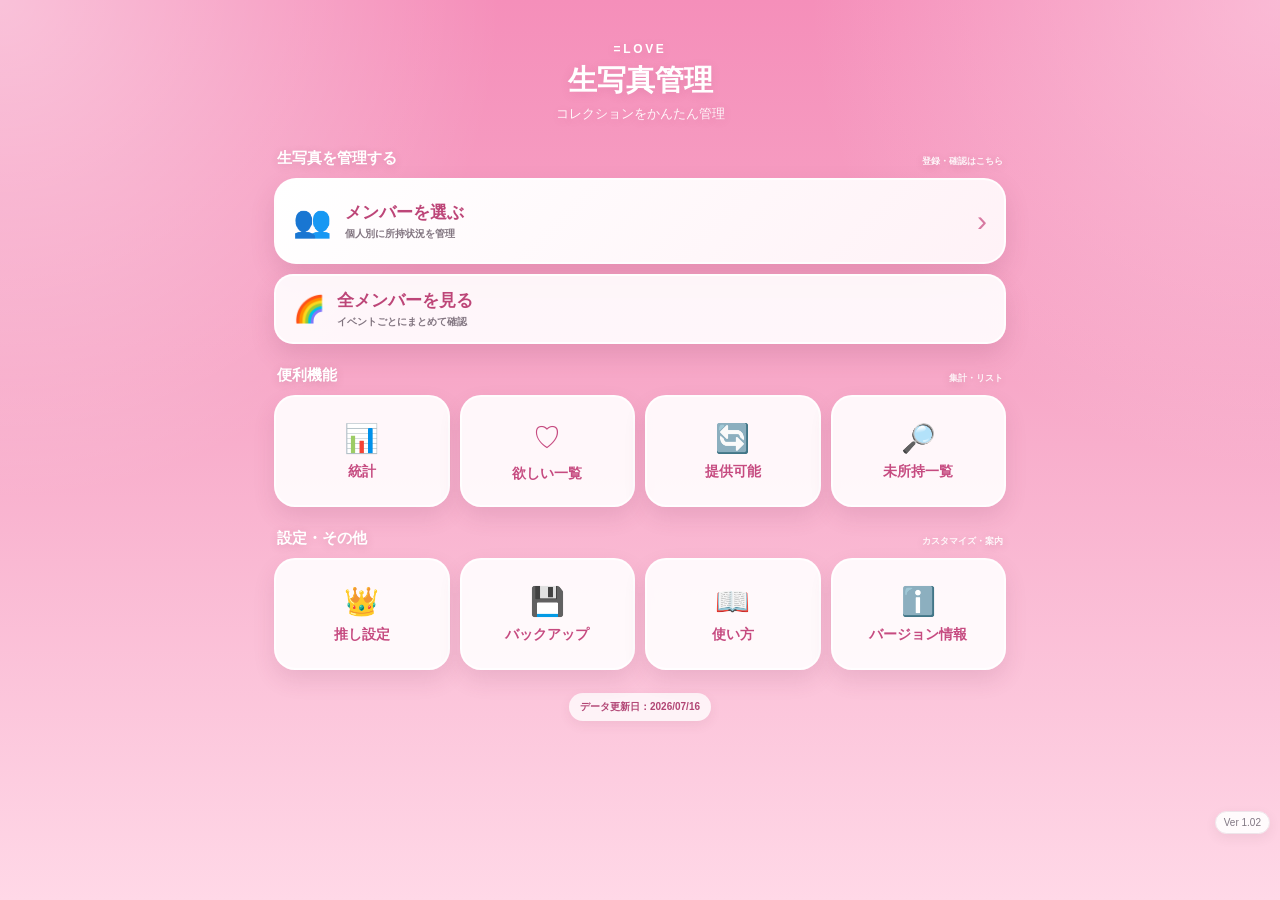
==== index.html @ 9af42fc2 "Add files via upload" ====
<!doctype html>
<html lang="ja">
<head>
<meta charset="utf-8">
<meta name="viewport" content="width=device-width, initial-scale=1, viewport-fit=cover">
<meta name="theme-color" content="#ef7fad">
<meta name="application-name" content="=LOVE 生写真管理">
<meta name="apple-mobile-web-app-capable" content="yes">
<meta name="apple-mobile-web-app-status-bar-style" content="default">
<meta name="apple-mobile-web-app-title" content="生写真管理">
<link rel="manifest" href="./manifest.webmanifest?v=1.0.0">
<link rel="apple-touch-icon" href="./icons/apple-touch-icon.png?v=1.0.0">
<title>=LOVE 生写真管理</title>
<link rel="stylesheet" href="./css/style.css?v=1.02">
</head>
<body>
<section id="homeScreen" class="home dashboard-home">
<div class="wrap dashboard-wrap">
  <div class="logo dashboard-logo">
    <div class="eyebrow">=LOVE</div>
    <h1>生写真管理</h1>
    <p>コレクションをかんたん管理</p>
  </div>

  <section class="dashboard-section primary-section">
    <div class="dashboard-section-title">
      <span>生写真を管理する</span>
      <small>登録・確認はこちら</small>
    </div>
    <div class="manage-actions">
      <button id="openMemberSelectorButton" class="manage-main-button">
        <span class="manage-icon">👥</span>
        <span><b>メンバーを選ぶ</b><small>個人別に所持状況を管理</small></span>
        <i>›</i>
      </button>
      <button id="allMembersDashboardButton" class="manage-sub-button">
        <span>🌈</span>
        <span><b>全メンバーを見る</b><small>イベントごとにまとめて確認</small></span>
      </button>
    </div>
  </section>


  <section id="recentDashboardSection" class="dashboard-section hidden">
    <div class="dashboard-section-title">
      <span>最近編集した生写真</span>
      <small>続きから開く</small>
    </div>
    <div id="recentEventList" class="recent-event-list"></div>
  </section>

  <section class="dashboard-section">
    <div class="dashboard-section-title">
      <span>便利機能</span>
      <small>集計・リスト</small>
    </div>
    <div class="dashboard-grid">
      <button class="dashboard-card" onclick="showPage('stats')"><span>📊</span><b>統計</b></button>
      <button class="dashboard-card" onclick="showPage('wishlist')"><span>♡</span><b>欲しい一覧</b></button>
      <button class="dashboard-card" onclick="showPage('trade')"><span>🔄</span><b>提供可能</b></button>
      <button class="dashboard-card" onclick="showPage('missing')"><span>🔎</span><b>未所持一覧</b></button>
    </div>
  </section>

  <section class="dashboard-section">
    <div class="dashboard-section-title">
      <span>設定・その他</span>
      <small>カスタマイズ・案内</small>
    </div>
    <div class="dashboard-grid">
      <button class="dashboard-card" onclick="showPage('oshi')"><span>👑</span><b>推し設定</b></button>
      <button class="dashboard-card" onclick="showPage('backup')"><span>💾</span><b>バックアップ</b></button>
      <button class="dashboard-card" onclick="showPage('help')"><span>📖</span><b>使い方</b></button>
      <button class="dashboard-card" onclick="showPage('about')"><span>ℹ️</span><b>バージョン情報</b></button>
    </div>
  </section>

  <div id="dataUpdateLabel" class="data-update-label dashboard-update-label">データ更新日：読み込み中</div>
</div>

<div id="memberSelectorOverlay" class="member-selector-overlay hidden" aria-hidden="true">
  <div class="member-selector-sheet" role="dialog" aria-modal="true" aria-labelledby="memberSelectorTitle">
    <div class="member-selector-handle"></div>
    <div class="member-selector-header">
      <div>
        <h2 id="memberSelectorTitle">メンバーを選ぶ</h2>
        <p>所持状況を管理するメンバーを選択してください</p>
      </div>
      <button id="closeMemberSelectorButton" class="member-selector-close" aria-label="閉じる">×</button>
    </div>
    <div class="member-selector-body">
      <div class="member-selector-label">現役メンバー</div>
      <div id="memberGrid" class="member-grid selector-member-grid"></div>
      <div class="member-selector-label graduated-label">卒業メンバー</div>
      <div id="graduatedMemberGrid" class="member-grid selector-member-grid graduated-grid"></div>
    </div>
  </div>
</div>
</section>

<section id="managerScreen" class="hidden">
<header class="topbar"><div class="top-inner"><div class="top-row"><button id="backButton" class="back">← 戻る</button><div class="member-heading"><strong id="memberTitle"></strong><span id="memberSub"></span></div><button id="quickMemberSwitchButton" class="quick-member-switch" aria-label="メンバーを変更">👥</button></div>
<div id="managerTools">
  <div class="searchbox"><span>🔍</span><input id="searchInput" type="search" placeholder="年月・楽曲名・ツアー名・コラボ名で検索"></div>
  <div class="unified-filter-toolbar">
    <button id="openCollectionFilterButton" class="filter-action-button"><span>⚙️</span><b>絞り込み</b><i id="collectionFilterCount" class="filter-count hidden">0</i></button>
    <button id="openCollectionSortButton" class="filter-action-button"><span>↕</span><b id="collectionSortLabel">新しい順</b></button>
  </div>
  <div id="collectionFilterChips" class="active-filter-chips"></div>
</div></div></header>
<main class="wrap">
<section id="collectionPage">
<div class="summary"><div class="summary-card"><b id="ownedTotal">0</b><span>所持枚数</span></div><div class="summary-card"><b id="ownedTypes">0</b><span>所持種類</span></div><div class="summary-card"><b id="signedTotal">0</b><span>直筆あり</span></div></div>
<div class="notice">所持枚数・直筆・欲しい情報は、このブラウザ内に保存されます。</div><div id="eventList" class="event-list"></div>
</section>
<section id="statsPage" class="hidden"></section>
<section id="wishlistPage" class="hidden"></section>
<section id="tradePage" class="hidden"></section>
<section id="missingPage" class="hidden"></section>
<section id="oshiPage" class="hidden"></section>
<section id="backupPage" class="hidden"></section>
<section id="helpPage" class="hidden"></section>
<section id="aboutPage" class="hidden"></section>
</main>
<nav class="bottom-nav">
<button data-page="collection" class="active"><span>📚</span>一覧</button>
<button data-page="stats"><span>📊</span>統計</button>
<button data-page="wishlist"><span>♡</span>欲しい</button>
<button data-page="trade"><span>🔄</span>提供</button>
</nav>
</section>


<div id="filterSheetOverlay" class="utility-sheet-overlay hidden" aria-hidden="true">
  <div class="utility-sheet" role="dialog" aria-modal="true" aria-labelledby="filterSheetTitle">
    <div class="utility-sheet-handle"></div>
    <div class="utility-sheet-head">
      <div><h2 id="filterSheetTitle">絞り込み</h2><p id="filterSheetDescription">表示する条件を選択してください</p></div>
      <button id="closeFilterSheetButton" class="utility-sheet-close" aria-label="閉じる">×</button>
    </div>
    <div id="filterSheetBody" class="utility-sheet-body"></div>
    <div class="utility-sheet-actions">
      <button id="clearFilterSheetButton" class="sheet-clear-button">すべて解除</button>
      <button id="applyFilterSheetButton" class="sheet-apply-button">適用する</button>
    </div>
  </div>
</div>

<div id="sortSheetOverlay" class="utility-sheet-overlay hidden" aria-hidden="true">
  <div class="utility-sheet sort-utility-sheet" role="dialog" aria-modal="true" aria-labelledby="sortSheetTitle">
    <div class="utility-sheet-handle"></div>
    <div class="utility-sheet-head">
      <div><h2 id="sortSheetTitle">並び順</h2><p>一覧の表示順を選択してください</p></div>
      <button id="closeSortSheetButton" class="utility-sheet-close" aria-label="閉じる">×</button>
    </div>
    <div id="sortSheetBody" class="utility-sheet-body"></div>
  </div>
</div>

<div id="updateBanner" class="update-banner hidden">
  <div><b>新しいバージョンがあります</b><span>最新版を反映するため再読み込みしてください。</span></div>
  <button id="applyUpdateButton">更新する</button>
</div>
<div id="offlineBanner" class="offline-banner hidden">オフラインで表示しています</div>
<div id="versionLabel" class="version-label">Ver 1.02</div>
<script src="./js/app.js?v=1.02"></script>
<script>
(() => {
  const updateBanner = document.getElementById("updateBanner");
  const updateButton = document.getElementById("applyUpdateButton");
  const offlineBanner = document.getElementById("offlineBanner");

  const updateOnlineStatus = () => {
    offlineBanner.classList.toggle("hidden", navigator.onLine);
  };
  window.addEventListener("online", updateOnlineStatus);
  window.addEventListener("offline", updateOnlineStatus);
  updateOnlineStatus();

  if (!("serviceWorker" in navigator)) return;

  let refreshing = false;
  navigator.serviceWorker.addEventListener("controllerchange", () => {
    if (refreshing) return;
    refreshing = true;
    location.reload();
  });

  window.addEventListener("load", async () => {
    try {
      const registration = await navigator.serviceWorker.register("./service-worker.js?v=1.02", {scope: "./"});
      const showUpdate = worker => {
        if (!worker) return;
        updateBanner.classList.remove("hidden");
        updateButton.onclick = () => worker.postMessage({type: "SKIP_WAITING"});
      };
      if (registration.waiting) showUpdate(registration.waiting);
      registration.addEventListener("updatefound", () => {
        const worker = registration.installing;
        worker?.addEventListener("statechange", () => {
          if (worker.state === "installed" && navigator.serviceWorker.controller) showUpdate(worker);
        });
      });
      registration.update();
    } catch (error) {
      console.error("Service Worker registration failed:", error);
    }
  });
})();
</script>
</body>
</html>
---- css/style.css ----
:root{--accent:#ef7fad;--soft:#fff0f6;--page:#fff8fb;--text:#2d2730;--muted:#817783;--line:#eee5ea;--shadow:0 10px 28px rgba(94,61,79,.10)}
*{box-sizing:border-box}body{margin:0;font-family:-apple-system,BlinkMacSystemFont,"Segoe UI","Hiragino Sans","Yu Gothic",sans-serif;background:var(--page);color:var(--text)}
button,input,select{font:inherit}.hidden{display:none!important}.wrap{width:min(100%,980px);margin:auto;padding:14px}
.home{min-height:100vh;padding:28px 14px 90px;background:radial-gradient(circle at top left,rgba(255,255,255,.45) 0,transparent 32%),radial-gradient(circle at top right,rgba(255,221,235,.55) 0,transparent 30%),linear-gradient(180deg,#f58fba 0%,#f7a8c8 42%,#ffd8e7 100%)}
.logo{text-align:center;color:#fff;text-shadow:0 2px 10px rgba(157,54,100,.18)}.logo .eyebrow{font-size:12px;font-weight:900;letter-spacing:.22em;color:#fff}.logo h1{margin:5px 0 4px;font-size:29px}.logo p{margin:0;color:rgba(255,255,255,.92);font-size:14px}
.quick-grid{display:grid;grid-template-columns:repeat(2,1fr);gap:9px;margin-top:20px}.quick{border:1px solid rgba(255,255,255,.85);border-radius:17px;background:rgba(255,255,255,.9);padding:13px 8px;text-align:center;font-weight:900;color:#c84f85;box-shadow:0 8px 20px rgba(145,54,95,.12)}.quick span{display:block;font-size:22px;margin-bottom:5px}
.member-grid{display:grid;grid-template-columns:repeat(2,minmax(0,1fr));gap:12px;margin-top:18px}
.member-card{min-height:100px;border:2px solid rgba(255,255,255,.92);border-radius:20px;padding:17px 15px;text-align:left;box-shadow:0 10px 24px rgba(119,45,80,.14);color:var(--text);transition:.15s ease}
.member-card:active{transform:scale(.98)}.member-card .emoji{display:block;font-size:29px}.member-card .name{display:block;margin-top:8px;font-size:16px;font-weight:900}.member-card .small{display:block;margin-top:3px;font-size:11px;color:var(--muted)}
.member-card.all{grid-column:1/-1;min-height:auto;display:flex;align-items:center;gap:13px;background:linear-gradient(135deg,#fff0f7,#eef5ff)}.member-card.all .emoji{margin:0}.member-card.all .name{margin:0}
.topbar{position:sticky;top:0;z-index:30;background:color-mix(in srgb,var(--soft) 78%,white);backdrop-filter:blur(14px);border-bottom:1px solid var(--line)}
.top-inner{width:min(100%,980px);margin:auto;padding:13px 14px}.top-row{display:flex;align-items:center;justify-content:space-between;gap:10px}
.back{border:0;background:rgba(255,255,255,.82);border-radius:12px;padding:9px 11px}.member-heading{text-align:center;flex:1}.member-heading strong{display:block;font-size:20px}.member-heading span{font-size:11px;color:var(--muted)}
.searchbox{margin-top:12px;display:flex;align-items:center;gap:8px;padding:0 12px;border:1px solid var(--line);border-radius:14px;background:white}.searchbox input{border:0;outline:0;background:transparent;width:100%;min-height:44px}
.filters{display:grid;grid-template-columns:1fr 1fr;gap:9px;margin-top:9px}select{min-height:42px;border:1px solid var(--line);border-radius:13px;padding:8px 11px;background:white;color:var(--text)}
.summary{display:grid;grid-template-columns:repeat(3,1fr);gap:9px;margin:14px 0}.summary-card{text-align:center;padding:12px 7px;border:1px solid var(--line);border-radius:16px;background:white}.summary-card b{display:block;font-size:20px}.summary-card span{font-size:11px;color:var(--muted)}
.notice{margin-bottom:13px;padding:11px 13px;border-radius:14px;background:#fffaf0;color:#75623c;border:1px solid #f6e8c3;font-size:11px;line-height:1.5}
.event-list,.list-page{display:grid;gap:13px;padding-bottom:90px}.event-card,.panel{overflow:hidden;border:1px solid var(--line);border-radius:20px;background:white;box-shadow:var(--shadow)}
.event-head{padding:15px;background:linear-gradient(135deg,var(--soft),#fff);border-bottom:1px solid var(--line)}.event-topline{display:flex;align-items:flex-start;justify-content:space-between;gap:10px}
.period{font-size:14px;font-weight:900}.work{margin-top:3px;font-size:16px;font-weight:900;line-height:1.35}.badges{display:flex;gap:6px;flex-wrap:wrap;justify-content:flex-end}
.badge{flex:none;border-radius:999px;padding:5px 9px;background:white;border:1px solid var(--accent);color:var(--accent);font-size:11px;font-weight:900}.badge.complete{background:#effaf2;border-color:#71b982;color:#3b8a50}
.member-line{padding:12px 15px 4px;font-weight:900;color:var(--accent)}.positions{padding:5px 15px 13px}.pos-row{display:grid;grid-template-columns:1fr auto;align-items:center;min-height:58px;border-bottom:1px solid #f2edf0}.pos-row:last-child{border-bottom:0}
.pos-actions{display:flex;align-items:center;gap:7px}.counter{display:flex;align-items:center;gap:7px}.counter button{width:32px;height:32px;border-radius:50%;border:1px solid var(--line);background:white;font-size:18px}.counter .plus{background:var(--accent);border-color:var(--accent);color:white}.count{width:24px;text-align:center;font-weight:900}
.icon-btn{min-width:38px;height:32px;border-radius:10px;border:1px solid var(--line);background:white;color:#a39aa4}.icon-btn.sign.on{background:#fff4d7;border-color:#e4b74e}.icon-btn.want.on{background:#ffe8f1;border-color:#ea8daf;color:#d44f84}
.event-footer{display:flex;justify-content:space-between;align-items:center;padding:0 15px 14px}.event-footer a{text-decoration:none;border:1px solid var(--accent);color:var(--accent);border-radius:11px;padding:8px 11px;font-size:12px;font-weight:900}
.expand-btn{border:0;border-radius:12px;background:var(--accent);color:white;padding:9px 12px;font-size:12px;font-weight:900}
.all-summary{font-size:12px;color:var(--muted);margin-top:7px}.all-members{padding:0 12px 14px}.all-row{border-top:1px solid #f1ebef;padding:12px 2px}.all-name{font-weight:900;margin-bottom:9px}
.all-pos-grid{display:grid;grid-template-columns:repeat(3,1fr);gap:7px}.mini-pos{border:1px solid var(--line);border-radius:13px;padding:8px;background:#fff}.mini-label{text-align:center;font-size:11px;font-weight:800;margin-bottom:7px}.mini-actions{display:flex;justify-content:center;align-items:center;gap:4px;flex-wrap:wrap}.mini-actions button{width:26px;height:26px;border-radius:50%;border:1px solid var(--line);background:white;padding:0}.mini-actions .plus{background:var(--accent);color:#fff;border-color:var(--accent)}.mini-actions .wide{border-radius:8px}.mini-actions .on{background:#ffe8f1;border-color:#ea8daf}
.page-filter{margin:10px 0 14px}.page-filter select{width:100%}.page-head{padding:14px 0 5px}.page-head h2{margin:0;font-size:23px}.page-head p{margin:5px 0 0;color:var(--muted);font-size:13px}
.stat-grid{display:grid;grid-template-columns:repeat(2,1fr);gap:10px}.big-stat{padding:16px;border-radius:18px;background:white;border:1px solid var(--line);box-shadow:var(--shadow)}.big-stat b{display:block;font-size:26px}.big-stat span{font-size:12px;color:var(--muted)}
.panel{padding:16px}.panel h3{margin:0 0 12px}.year-row{margin:12px 0}.year-line{display:flex;justify-content:space-between;font-size:13px;font-weight:800}.bar{height:10px;border-radius:999px;background:#f0e9ed;overflow:hidden;margin-top:6px}.bar span{display:block;height:100%;background:linear-gradient(90deg,#f5a0c1,var(--accent));border-radius:999px}
.item{padding:14px;border:1px solid var(--line);border-radius:17px;background:white;box-shadow:0 5px 16px rgba(94,61,79,.06)}.item-title{font-weight:900}.item-meta{margin-top:5px;color:var(--muted);font-size:12px}.item-tags{display:flex;flex-wrap:wrap;gap:6px;margin-top:9px}.pill{border-radius:999px;background:var(--soft);color:var(--accent);padding:5px 8px;font-size:11px;font-weight:900}
.empty{text-align:center;color:var(--muted);padding:40px 10px}
.bottom-nav{position:fixed;left:0;right:0;bottom:0;z-index:40;background:rgba(255,255,255,.94);backdrop-filter:blur(14px);border-top:1px solid var(--line);display:grid;grid-template-columns:repeat(4,1fr);padding-bottom:env(safe-area-inset-bottom)}
.bottom-nav button{border:0;background:transparent;padding:9px 4px 8px;color:var(--muted);font-size:11px}.bottom-nav span{display:block;font-size:19px;margin-bottom:2px}.bottom-nav button.active{color:var(--accent);font-weight:900}
@media(max-width:520px){.wrap{padding:12px}.member-grid{gap:10px}.all-pos-grid{gap:5px}.mini-pos{padding:7px 4px}.quick-grid{gap:7px}.quick{font-size:12px}}

.version-label{
  position:fixed;
  right:10px;
  bottom:calc(66px + env(safe-area-inset-bottom));
  z-index:45;
  padding:5px 8px;
  border-radius:999px;
  background:rgba(255,255,255,.9);
  border:1px solid var(--line);
  color:var(--muted);
  font-size:10px;
  box-shadow:0 4px 12px rgba(94,61,79,.08);
}


/* Ver0.85 バックアップ・復元 */
.backup-summary{display:grid;grid-template-columns:repeat(3,1fr);gap:9px;margin:14px 0}
.backup-summary div{text-align:center;padding:12px 6px;border:1px solid var(--line);border-radius:16px;background:#fff}
.backup-summary b{display:block;font-size:20px;color:var(--accent)}
.backup-summary span{display:block;margin-top:2px;font-size:11px;color:var(--muted)}
.backup-panel{margin-bottom:14px;padding:22px 18px;text-align:center}
.backup-panel h3{margin:5px 0 7px;font-size:18px}
.backup-panel p{margin:0 auto 16px;max-width:560px;color:var(--muted);font-size:13px;line-height:1.7}
.backup-icon{font-size:34px}
.primary-action,.secondary-action{display:block;width:100%;min-height:48px;border-radius:15px;padding:13px 16px;font-weight:900;text-align:center;cursor:pointer}
.primary-action{border:0;background:var(--accent);color:#fff;box-shadow:0 8px 20px color-mix(in srgb,var(--accent) 25%,transparent)}
.secondary-action{border:2px solid var(--accent);background:#fff;color:var(--accent)}
.primary-action:active,.secondary-action:active{transform:scale(.985)}
.file-input{position:absolute;width:1px;height:1px;overflow:hidden;clip:rect(0,0,0,0);white-space:nowrap}
.backup-warning{margin-top:13px;padding:10px 12px;border-radius:12px;background:#fff8df;border:1px solid #f0dea0;color:#705f25;font-size:11px;line-height:1.5;text-align:left}
.backup-message{min-height:24px;margin:4px 0 90px;padding:0 4px;text-align:center;font-size:13px;font-weight:800}
.backup-message.success{color:#34864a}
.backup-message.error{color:#c94747}


/* Ver0.9 卒業メンバー */
.graduated-section{margin-top:28px;padding-top:20px;border-top:1px solid rgba(255,255,255,.65)}
.section-title{display:flex;align-items:flex-end;justify-content:space-between;gap:10px;color:#fff;text-shadow:0 2px 8px rgba(110,45,74,.18)}
.section-title span{font-size:18px;font-weight:900}
.section-title small{font-size:10px;font-weight:700;color:rgba(255,255,255,.9)}
.graduated-grid{margin-top:12px}
.member-card.graduated{border-color:rgba(255,255,255,.8);filter:saturate(.65)}
.member-card.graduated .name{color:#555}
.member-card.graduated .small{color:#777;line-height:1.45}
.mini-graduated{display:inline-block;margin-left:6px;padding:2px 6px;border-radius:999px;background:#ececec;color:#777;font-size:9px;font-weight:900;vertical-align:middle}


/* Ver0.925 使いやすさ改善 */
.quick-grid .quick:last-child:nth-child(odd){grid-column:1/-1}
.member-card{position:relative}
.last-used{position:absolute;top:10px;right:10px;padding:3px 7px;border-radius:999px;background:rgba(255,255,255,.88);color:#c84f85;font-size:9px;font-weight:900}
.badge.new-badge{background:linear-gradient(135deg,#ff5f9d,#f68bb5);border-color:#ff5f9d;color:#fff;box-shadow:0 4px 10px rgba(221,70,129,.18)}
.inline-new{display:inline-block;margin-right:5px;padding:2px 6px;border-radius:999px;background:#f56d9f;color:#fff;font-size:9px;font-weight:900;vertical-align:1px}
.missing-controls{display:grid;grid-template-columns:1fr 1fr;gap:9px;margin:10px 0 14px}
.missing-search{grid-column:1/-1;margin-top:0}
.missing-pill{background:#fff0f5;border:1px solid #f0a2bf;color:#cb4c7d}
.back-to-top{position:fixed;right:16px;bottom:calc(116px + env(safe-area-inset-bottom));z-index:55;width:46px;height:46px;border:0;border-radius:50%;background:var(--accent);color:#fff;font-size:24px;font-weight:900;box-shadow:0 8px 22px rgba(94,61,79,.24);opacity:0;pointer-events:none;transform:translateY(12px);transition:.18s ease}
.back-to-top.visible{opacity:1;pointer-events:auto;transform:translateY(0)}


/* Ver0.95 データ管理強化 */
.backup-preview{margin-top:14px}
.backup-preview.valid{padding:14px;border:1px solid #b9dfc2;border-radius:14px;background:#f2fbf4;text-align:left}
.backup-preview-title{font-weight:900;color:#328149}
.backup-preview-date{margin-top:5px;font-size:12px;color:#506456}
.backup-preview-counts{display:flex;flex-wrap:wrap;gap:7px;margin:10px 0}
.backup-preview-counts span{padding:5px 9px;border-radius:999px;background:#fff;border:1px solid #d7eadb;font-size:11px;font-weight:800}
.data-check-panel{margin-bottom:14px;padding:18px}
.data-check-head{display:flex;align-items:flex-start;justify-content:space-between;gap:10px}
.data-check-head h3{margin:0 0 5px}
.data-check-head p{margin:0;color:var(--muted);font-size:12px}
.check-result{flex:none;padding:6px 9px;border-radius:999px;font-size:10px;font-weight:900}
.check-result.ok{background:#e8f8ec;color:#328149}
.check-result.warning{background:#fff5d8;color:#8a6810}
.check-result.ng{background:#fdeaea;color:#b63838}
.issue-list{display:grid;gap:7px;margin:14px 0 0;padding:0;list-style:none}
.issue-list li{display:grid;gap:2px;padding:9px 10px;border-radius:11px;font-size:11px}
.issue-list li.error{background:#fff0f0;border:1px solid #f3c8c8;color:#8d3030}
.issue-list li.warning{background:#fff8e5;border:1px solid #ecdba7;color:#755d1f}
.issue-list li span{line-height:1.45}
.issue-more{margin:9px 0 0;text-align:center;color:var(--muted);font-size:11px}
.check-perfect{margin-top:14px;padding:12px;border-radius:12px;background:#eef9f1;color:#328149;font-size:12px;font-weight:800}
.danger-panel{margin-bottom:100px;padding:22px 18px;text-align:center;border-color:#efcaca}
.danger-panel h3{margin:5px 0 7px;color:#a43838}
.danger-panel p{color:var(--muted);font-size:12px;line-height:1.6}
.danger-action{display:block;width:100%;min-height:48px;border:2px solid #d64a4a;border-radius:15px;background:#fff;color:#c53f3f;padding:12px;font-weight:900}


/* Ver0.96 PWA・更新通知・オフライン */
.update-banner{position:fixed;left:12px;right:12px;bottom:calc(82px + env(safe-area-inset-bottom));z-index:100;display:flex;align-items:center;justify-content:space-between;gap:12px;padding:12px 13px;border:1px solid #edb8cd;border-radius:16px;background:rgba(255,255,255,.97);box-shadow:0 12px 32px rgba(92,41,67,.22);backdrop-filter:blur(12px)}
.update-banner div{display:grid;gap:2px}
.update-banner b{font-size:13px;color:#bd4e7d}
.update-banner span{font-size:10px;color:var(--muted);line-height:1.4}
.update-banner button{flex:none;border:0;border-radius:12px;background:var(--accent);color:#fff;padding:9px 12px;font-size:12px;font-weight:900}
.offline-banner{position:fixed;top:calc(8px + env(safe-area-inset-top));left:50%;z-index:110;transform:translateX(-50%);padding:6px 11px;border-radius:999px;background:#555;color:#fff;font-size:10px;font-weight:900;box-shadow:0 6px 16px rgba(0,0,0,.15)}
@media (display-mode:standalone){
  body{overscroll-behavior-y:none}
  .home{padding-top:calc(28px + env(safe-area-inset-top))}
  .topbar{padding-top:env(safe-area-inset-top)}
}


/* Ver0.97 コンパクト表示・未所持順・タイトル改行対策 */
.positions{
  display:grid;
  grid-template-columns:repeat(3,minmax(0,1fr));
  gap:7px;
  padding:8px 12px 13px;
}
.pos-row{
  display:flex;
  min-width:0;
  min-height:0;
  flex-direction:column;
  align-items:stretch;
  gap:7px;
  padding:9px 6px;
  border:1px solid var(--line);
  border-radius:14px;
  background:#fff;
}
.pos-row:last-child{border-bottom:1px solid var(--line)}
.pos-row>span{
  text-align:center;
  font-size:12px;
  font-weight:900;
  color:var(--accent);
}
.pos-actions{
  display:grid;
  grid-template-columns:repeat(2,1fr);
  gap:5px;
}
.pos-actions .counter{
  grid-column:1/-1;
  display:grid;
  grid-template-columns:28px 1fr 28px;
  gap:3px;
}
.counter button{
  width:28px;
  height:28px;
  font-size:16px;
}
.counter .count{
  width:auto;
  min-width:0;
  align-self:center;
}
.icon-btn{
  min-width:0;
  width:100%;
  height:28px;
  padding:0;
}
.event-topline>div:first-child{
  flex:1;
  min-width:0;
}
.work{
  white-space:nowrap;
  overflow:hidden;
  text-overflow:ellipsis;
}
.badges{
  flex:none;
  max-width:45%;
}
@media(max-width:370px){
  .positions{gap:5px;padding-left:8px;padding-right:8px}
  .pos-row{padding-left:4px;padding-right:4px}
  .badges{max-width:48%}
}


/* Ver0.98 未所持グループ・コンプ率・濃いパステルカラー */
.member-card:not(.graduated){
  background:linear-gradient(140deg,var(--card-soft,#f5d5e3),rgba(255,255,255,.88));
}
.member-rate-line{
  display:flex;
  align-items:center;
  justify-content:space-between;
  gap:8px;
  margin-top:9px;
  font-size:10px;
  font-weight:800;
  color:#665b65;
}
.member-rate-line b{font-size:12px;color:var(--card-accent,var(--accent))}
.member-rate-bar{
  display:block;
  height:6px;
  margin-top:4px;
  overflow:hidden;
  border-radius:999px;
  background:rgba(255,255,255,.78);
  box-shadow:inset 0 0 0 1px rgba(80,55,68,.07);
}
.member-rate-bar i{
  display:block;
  height:100%;
  border-radius:inherit;
  background:var(--card-accent,var(--accent));
}
.missing-controls{
  grid-template-columns:1fr 1fr;
}
#missingEventOrder{grid-column:1/-1}
.missing-member-list{display:grid;gap:16px;padding-bottom:90px}
.missing-member-section{
  overflow:hidden;
  border:1px solid var(--line);
  border-radius:20px;
  background:#fff;
  box-shadow:var(--shadow);
}
.missing-member-head{
  display:flex;
  align-items:center;
  justify-content:space-between;
  gap:10px;
  padding:13px 14px;
  border-left:7px solid var(--member-accent);
  background:linear-gradient(90deg,var(--member-soft),#fff);
}
.missing-member-head b{font-size:15px}
.missing-member-head>span{font-size:11px;font-weight:900;color:var(--member-accent)}
.missing-event-list{display:grid;gap:8px;padding:10px}
.missing-event-item{
  box-shadow:none;
  border-radius:14px;
  padding:11px 12px;
}
.missing-event-item .item-title{font-size:13px}
.missing-event-item .item-meta{line-height:1.45}


/* Ver0.99 推しカスタマイズ */
#ownershipFilterRow{grid-template-columns:1fr 1fr}
#oshiFilter{grid-column:1/-1}
.oshi-badge{display:inline-block;padding:3px 7px;border-radius:999px;font-size:9px;font-weight:900;white-space:nowrap}
.member-card>.oshi-badge{position:absolute;top:10px;left:10px}
.oshi-badge.rank-favorite{background:#fff0af;color:#8b6500;border:1px solid #e7c647}
.oshi-badge.rank-oshi{background:#ffe1ed;color:#bd4678;border:1px solid #ee9abd}
.oshi-badge.rank-interest{background:#f4eaff;color:#7650a1;border:1px solid #c8abe7}
.member-card.oshi-card{border-width:3px!important;box-shadow:0 12px 28px color-mix(in srgb,var(--card-accent) 24%,transparent)}
.member-card.rank-favorite{transform:translateY(-2px)}
.dual-filter{display:grid;grid-template-columns:1fr auto;gap:8px}
.oshi-toggle{border:1px solid #e5c6d2;border-radius:13px;background:#fff;color:#a75a79;padding:8px 12px;font-weight:900}
.oshi-toggle.on{background:#fff0f6;border-color:#e67eaa;color:#c54277}
.oshi-focus-list{display:grid;gap:12px;margin:14px 0}
.oshi-focus-card{position:relative;overflow:hidden;padding:17px;border:2px solid var(--member-accent);border-radius:21px;background:linear-gradient(135deg,var(--member-soft),#fff);box-shadow:var(--shadow)}
.oshi-focus-head{display:flex;align-items:center;gap:11px}
.oshi-focus-emoji{font-size:34px}
.oshi-focus-head div{flex:1}.oshi-focus-head div>span{font-size:10px;font-weight:900;color:var(--member-accent)}
.oshi-focus-head h3{margin:2px 0 0}.oshi-focus-head>b{font-size:25px;color:var(--member-accent)}
.oshi-focus-stats{display:grid;grid-template-columns:repeat(3,1fr);gap:6px;margin-top:13px}
.oshi-focus-stats span{padding:8px 4px;border-radius:11px;background:rgba(255,255,255,.78);text-align:center;font-size:10px}.oshi-focus-stats b{display:block;margin-top:2px;font-size:13px}
.oshi-actions{display:grid;grid-template-columns:1fr 1fr;gap:8px;margin-top:12px}
.oshi-actions button{border:1px solid var(--member-accent);border-radius:12px;background:#fff;color:var(--member-accent);padding:9px;font-size:11px;font-weight:900}
.oshi-celebrate{margin:-17px -17px 13px;padding:8px;background:linear-gradient(90deg,#fff1a8,#ffd3e5);text-align:center;font-size:12px;font-weight:900;color:#9a5c18}
.oshi-empty{margin:14px 0;padding:22px;border:1px dashed #e1b7c9;border-radius:17px;background:#fff7fa;text-align:center;color:#b45d82;font-weight:800}
.oshi-settings-panel{margin-bottom:90px;padding:17px}
.oshi-settings-panel>h3{margin:0}.oshi-settings-panel>p{margin:5px 0 14px;color:var(--muted);font-size:11px;line-height:1.5}
.oshi-settings-list{display:grid;gap:9px}
.oshi-setting-card{padding:12px;border:1px solid var(--line);border-left:6px solid var(--member-accent);border-radius:15px;background:linear-gradient(90deg,var(--member-soft),#fff)}
.oshi-setting-main{display:flex;align-items:center;justify-content:space-between;gap:8px}
.oshi-setting-name{display:flex;align-items:center;flex-wrap:wrap;gap:5px;font-size:13px}
.oshi-rank-select{min-width:116px}
.oshi-mini-stats{display:grid;grid-template-columns:repeat(3,1fr);gap:5px;margin-top:9px}.oshi-mini-stats span{text-align:center;font-size:9px;color:var(--muted)}.oshi-mini-stats b{display:block;font-size:12px;color:var(--member-accent)}
@media(max-width:390px){.oshi-setting-main{align-items:flex-start;flex-direction:column}.oshi-rank-select{width:100%}}


/* Ver1.0 完成版 */
.data-update-label{margin:15px auto 2px;padding:7px 11px;width:max-content;max-width:100%;border-radius:999px;background:rgba(255,255,255,.78);color:#b24675;font-size:10px;font-weight:900;box-shadow:0 4px 12px rgba(120,45,80,.08)}
.guide-list{display:grid;gap:11px;padding-bottom:90px}
.guide-card{display:flex;gap:12px;padding:15px}
.guide-card>span{display:grid;place-items:center;flex:none;width:32px;height:32px;border-radius:50%;background:var(--accent);color:#fff;font-weight:900}
.guide-card h3{margin:1px 0 5px;font-size:15px}.guide-card p{margin:0;color:var(--muted);font-size:12px;line-height:1.65}
.guide-card.important{border-color:#efb5ca;background:#fff8fb}
.about-hero{padding:24px;text-align:center;background:linear-gradient(135deg,#ffd2e3,#fff)}
.about-version{font-size:29px;font-weight:950;color:#c6487e}.about-status{display:inline-block;margin-top:7px;padding:5px 9px;border-radius:999px;background:#eaf8ee;color:#39824c;font-size:10px;font-weight:900}.about-hero p{margin:12px 0 0;color:var(--muted);font-size:12px}
.about-grid{display:grid;grid-template-columns:repeat(3,1fr);gap:8px;margin-top:12px}.about-grid .panel{padding:14px 5px;text-align:center}.about-grid b{display:block;font-size:20px;color:var(--accent)}.about-grid span{font-size:10px;color:var(--muted)}
.about-notes{margin:12px 0 90px;padding:18px}.about-notes h3{margin:0 0 6px}.about-notes h3:not(:first-child){margin-top:18px}.about-notes p{margin:0;color:var(--muted);font-size:12px;line-height:1.7}
.empty-state{padding:36px 18px;border:1px dashed #e2baca;border-radius:20px;background:#fff9fb;text-align:center}.empty-state>span{font-size:34px}.empty-state h3{margin:8px 0 5px}.empty-state p{margin:0;color:var(--muted);font-size:12px}.empty-state button{margin-top:14px;border:0;border-radius:13px;background:var(--accent);color:#fff;padding:10px 15px;font-weight:900}
.fatal-error{display:grid;place-items:center;min-height:100vh;padding:20px;background:linear-gradient(180deg,#f7a8c8,#ffe7f0);font-family:-apple-system,BlinkMacSystemFont,"Segoe UI","Hiragino Sans","Yu Gothic",sans-serif}
.fatal-error-card{width:min(100%,440px);padding:27px 20px;border-radius:24px;background:#fff;text-align:center;box-shadow:0 18px 44px rgba(102,42,69,.2)}.fatal-error-icon{font-size:43px}.fatal-error h1{margin:10px 0 7px;font-size:22px}.fatal-error p{margin:0;color:#756b72;font-size:13px;line-height:1.7}.fatal-error details{margin:15px 0;text-align:left;font-size:11px}.fatal-error code{display:block;margin-top:6px;padding:9px;border-radius:9px;background:#f5f1f3;word-break:break-all}.fatal-error button,.fatal-error a{display:block;width:100%;margin-top:9px;border-radius:13px;padding:11px;font-weight:900;text-decoration:none}.fatal-error button{border:0;background:#ef7fad;color:#fff}.fatal-error a{border:1px solid #ef7fad;color:#c24f7e;background:#fff}
@media(max-width:390px){
  .quick-grid{grid-template-columns:repeat(2,minmax(0,1fr))}
  .quick{padding-left:5px;padding-right:5px}
  .about-grid{gap:5px}.about-grid span{font-size:9px}
  .summary-card b{font-size:18px}
  .top-inner{padding-left:10px;padding-right:10px}
}


/* Ver1.0.0 サイレント更新：Pattern B ダッシュボード */
.dashboard-home{
  min-height:100vh;
  padding:28px 14px calc(34px + env(safe-area-inset-bottom));
}
.dashboard-wrap{max-width:760px}
.dashboard-logo{margin-bottom:26px}
.dashboard-logo p{font-size:13px}
.dashboard-section{margin-top:22px}
.dashboard-section:first-of-type{margin-top:0}
.dashboard-section-title{
  display:flex;
  align-items:flex-end;
  justify-content:space-between;
  gap:10px;
  margin:0 3px 10px;
  color:#fff;
  text-shadow:0 2px 8px rgba(118,42,77,.18);
}
.dashboard-section-title>span{font-size:15px;font-weight:950}
.dashboard-section-title>small{font-size:9px;font-weight:800;color:rgba(255,255,255,.88)}
.manage-actions{display:grid;gap:10px}
.manage-main-button,.manage-sub-button{
  width:100%;
  border:2px solid rgba(255,255,255,.9);
  text-align:left;
  box-shadow:0 11px 25px rgba(119,45,80,.15);
}
.manage-main-button{
  display:grid;
  grid-template-columns:auto 1fr auto;
  align-items:center;
  gap:13px;
  min-height:86px;
  padding:15px 17px;
  border-radius:22px;
  background:linear-gradient(135deg,#fff,#fff2f7);
  color:#bd4678;
}
.manage-main-button .manage-icon{font-size:31px}
.manage-main-button b,.manage-sub-button b{display:block;font-size:17px}
.manage-main-button small,.manage-sub-button small{display:block;margin-top:3px;color:#827580;font-size:10px;font-weight:700}
.manage-main-button i{font-size:30px;font-style:normal;font-weight:300;color:#d779a1}
.manage-sub-button{
  display:flex;
  align-items:center;
  gap:12px;
  min-height:67px;
  padding:13px 17px;
  border-radius:19px;
  background:rgba(255,255,255,.9);
  color:#bd4678;
}
.manage-sub-button>span:first-child{font-size:26px}
.dashboard-grid{
  display:grid;
  grid-template-columns:repeat(2,minmax(0,1fr));
  gap:10px;
}
.dashboard-card{
  min-height:102px;
  border:2px solid rgba(255,255,255,.86);
  border-radius:21px;
  padding:15px 8px;
  background:rgba(255,255,255,.9);
  color:#c64b80;
  box-shadow:0 10px 22px rgba(119,45,80,.12);
  text-align:center;
}
.dashboard-card span{display:block;margin-bottom:7px;font-size:28px}
.dashboard-card b{font-size:14px}
.dashboard-card:active,.manage-main-button:active,.manage-sub-button:active{transform:scale(.985)}
.dashboard-update-label{margin-top:23px}
body.selector-open{overflow:hidden}
.member-selector-overlay{
  position:fixed;
  inset:0;
  z-index:130;
  display:flex;
  align-items:flex-end;
  justify-content:center;
  padding-top:env(safe-area-inset-top);
  background:rgba(55,33,45,.4);
  backdrop-filter:blur(5px);
}
.member-selector-sheet{
  width:min(100%,760px);
  max-height:91vh;
  overflow:hidden;
  border-radius:26px 26px 0 0;
  background:#fff8fb;
  box-shadow:0 -18px 45px rgba(65,31,48,.25);
  animation:selectorSlideUp .2s ease-out;
}
@keyframes selectorSlideUp{
  from{transform:translateY(24px);opacity:.45}
  to{transform:translateY(0);opacity:1}
}
.member-selector-handle{
  width:42px;
  height:5px;
  margin:9px auto 3px;
  border-radius:999px;
  background:#ddcbd3;
}
.member-selector-header{
  display:flex;
  align-items:flex-start;
  justify-content:space-between;
  gap:12px;
  padding:12px 16px 13px;
  border-bottom:1px solid var(--line);
}
.member-selector-header h2{margin:0;font-size:20px}
.member-selector-header p{margin:4px 0 0;color:var(--muted);font-size:10px}
.member-selector-close{
  flex:none;
  width:38px;
  height:38px;
  border:0;
  border-radius:50%;
  background:#f3e8ed;
  color:#8c7480;
  font-size:23px;
  line-height:1;
}
.member-selector-body{
  max-height:calc(91vh - 80px);
  overflow-y:auto;
  padding:14px 14px calc(26px + env(safe-area-inset-bottom));
  -webkit-overflow-scrolling:touch;
}
.member-selector-label{
  margin:0 2px 9px;
  color:#b94a79;
  font-size:13px;
  font-weight:950;
}
.member-selector-label.graduated-label{
  margin-top:22px;
  padding-top:17px;
  border-top:1px solid var(--line);
  color:#777;
}
.selector-member-grid{margin-top:0}
.selector-member-grid .member-card{min-height:112px}
.selector-member-grid .member-card .name{font-size:14px}
.selector-member-grid .member-card .small{font-size:9px}
@media(min-width:680px){
  .dashboard-grid{grid-template-columns:repeat(4,minmax(0,1fr))}
  .dashboard-card{min-height:112px}
  .selector-member-grid{grid-template-columns:repeat(3,minmax(0,1fr))}
}
@media(max-width:380px){
  .dashboard-card{min-height:92px;padding:12px 5px}
  .dashboard-card span{font-size:24px}
  .dashboard-card b{font-size:12px}
  .manage-main-button b,.manage-sub-button b{font-size:15px}
  .selector-member-grid{gap:8px}
}


/* Ver1.0.0 サイレント更新：メンバー選択シートのスワイプ操作 */
.member-selector-sheet{
  touch-action:pan-y;
  transition:transform .18s ease-out;
  will-change:transform;
}
.member-selector-sheet.swiping{transition:none}
.swipe-hint{
  display:inline-block;
  margin-top:3px;
  color:#b07b92;
  font-size:9px;
  font-weight:800;
}
.member-selector-handle{
  height:6px;
  background:#cfb5c1;
}


/* Ver1.01：年代フィルター */
.collection-main-filters{
  grid-template-columns:1fr 1fr;
}
.collection-main-filters #sortOrder{
  grid-column:1/-1;
}
.list-filter-grid{
  display:grid;
  grid-template-columns:1fr 1fr;
  gap:9px;
}
.list-filter-grid select{
  width:100%;
}
#missingYearFilter{
  min-width:0;
}
@media(max-width:370px){
  .list-filter-grid{
    grid-template-columns:1fr;
  }
}


/* Ver1.02：統合フィルター・データ保護 */
.unified-filter-toolbar{
  display:grid;
  grid-template-columns:1fr 1fr;
  gap:9px;
  margin-top:9px;
}
.filter-action-button{
  position:relative;
  min-height:45px;
  display:flex;
  align-items:center;
  justify-content:center;
  gap:7px;
  border:1px solid rgba(213,88,141,.18);
  border-radius:14px;
  background:rgba(255,255,255,.94);
  color:#a9406d;
  box-shadow:0 5px 13px rgba(106,45,72,.07);
}
.filter-action-button b{font-size:12px}
.filter-action-button>span{font-size:15px}
.filter-count{
  display:inline-grid;
  place-items:center;
  min-width:19px;
  height:19px;
  padding:0 5px;
  border-radius:999px;
  background:#df5b92;
  color:#fff;
  font-size:9px;
  font-style:normal;
}
.active-filter-chips{
  display:flex;
  gap:7px;
  overflow-x:auto;
  margin-top:8px;
  padding-bottom:2px;
  scrollbar-width:none;
}
.active-filter-chips:empty{display:none}
.active-filter-chips::-webkit-scrollbar{display:none}
.active-filter-chip{
  flex:none;
  border:1px solid rgba(217,91,145,.22);
  border-radius:999px;
  padding:7px 10px;
  background:#fff0f6;
  color:#9b3e66;
  font-size:10px;
  font-weight:850;
}
.active-filter-chip span{margin-left:3px;color:#c2698e}
.unified-list-tools{margin:0 0 13px}
.utility-sheet-open{overflow:hidden}
.utility-sheet-overlay{
  position:fixed;
  inset:0;
  z-index:160;
  display:flex;
  align-items:flex-end;
  justify-content:center;
  background:rgba(48,29,39,.42);
  backdrop-filter:blur(5px);
}
.utility-sheet{
  width:min(100%,720px);
  max-height:88vh;
  overflow:hidden;
  border-radius:27px 27px 0 0;
  background:#fffafd;
  box-shadow:0 -18px 48px rgba(54,29,42,.25);
  animation:sheetUp .18s ease-out;
}
@keyframes sheetUp{from{transform:translateY(25px);opacity:.55}to{transform:none;opacity:1}}
.utility-sheet-handle{
  width:44px;height:6px;margin:9px auto 2px;border-radius:99px;background:#d9bbc8;
}
.utility-sheet-head{
  display:flex;justify-content:space-between;gap:12px;align-items:flex-start;
  padding:12px 17px 14px;border-bottom:1px solid var(--line);
}
.utility-sheet-head h2{margin:0;font-size:19px}
.utility-sheet-head p{margin:4px 0 0;color:var(--muted);font-size:10px}
.utility-sheet-close{
  width:38px;height:38px;border:0;border-radius:50%;background:#f3e7ed;color:#846976;font-size:23px;
}
.utility-sheet-body{
  max-height:calc(88vh - 150px);overflow-y:auto;padding:16px 16px 24px;
}
.sheet-field{display:block;margin-bottom:15px}
.sheet-field>span{display:block;margin:0 2px 6px;color:#75505f;font-size:11px;font-weight:900}
.sheet-field select{width:100%;min-height:46px;border-radius:13px}
.sheet-toggle-group{display:grid;gap:9px;margin-top:4px}
.sheet-toggle{
  display:flex;align-items:center;gap:10px;min-height:48px;padding:0 13px;
  border:1px solid var(--line);border-radius:13px;background:#fff;
  color:#6d4d5a;font-size:12px;font-weight:850;
}
.sheet-toggle input{width:19px;height:19px;accent-color:#d95b91}
.utility-sheet-actions{
  display:grid;grid-template-columns:1fr 1.4fr;gap:9px;
  padding:11px 15px calc(12px + env(safe-area-inset-bottom));
  border-top:1px solid var(--line);background:rgba(255,255,255,.96);
}
.sheet-clear-button,.sheet-apply-button{
  min-height:47px;border-radius:14px;font-size:12px;font-weight:950;
}
.sheet-clear-button{border:1px solid var(--line);background:#fff;color:#7d6370}
.sheet-apply-button{border:0;background:linear-gradient(135deg,#e66b9f,#cb4d84);color:#fff}
.sort-choice-list{display:grid;gap:8px}
.sort-choice{
  display:flex;align-items:center;justify-content:space-between;
  min-height:53px;padding:0 15px;border:1px solid var(--line);border-radius:14px;background:#fff;
  color:#684b58;font-size:13px;font-weight:900;
}
.sort-choice.selected{border-color:#db709f;background:#fff0f6;color:#aa3d6d}
.sort-choice i{font-style:normal;color:#cf4f85;font-size:17px}
.auto-backup-list{display:grid;gap:8px;margin-top:12px}
.auto-backup-row{
  display:flex;align-items:center;justify-content:space-between;gap:10px;
  padding:11px;border:1px solid var(--line);border-radius:13px;background:#fff;
}
.auto-backup-row b{display:block;font-size:11px}
.auto-backup-row span{display:block;margin-top:3px;color:var(--muted);font-size:9px}
.auto-backup-row button{
  flex:none;border:0;border-radius:10px;padding:8px 12px;background:#f5e5ed;color:#a4426b;font-size:10px;font-weight:900;
}
.history-actions{display:flex;gap:8px;align-items:center;flex-wrap:wrap;margin-top:11px}
.text-danger-button{border:0;background:transparent;color:#bd3f55;font-size:10px;font-weight:900}
.compact-empty{padding:13px;font-size:10px}
.link-action{display:flex;align-items:center;justify-content:center;text-decoration:none}
@media(max-width:380px){
  .utility-sheet-actions{grid-template-columns:1fr 1fr}
}


/* Ver1.02：クイックメンバー変更・最近編集・スクロール復帰 */
.quick-member-switch{
  width:42px;height:42px;flex:none;border:1px solid rgba(217,91,145,.15);border-radius:13px;
  background:rgba(255,255,255,.9);font-size:18px;box-shadow:0 4px 11px rgba(90,42,62,.07);
}
.recent-event-list{display:grid;gap:8px}
.recent-event-card{
  position:relative;display:grid;grid-template-columns:1fr auto;gap:2px 12px;width:100%;
  min-height:69px;padding:11px 40px 11px 14px;border:2px solid rgba(255,255,255,.88);
  border-radius:17px;background:rgba(255,255,255,.93);text-align:left;color:#614853;
  box-shadow:0 8px 19px rgba(103,45,70,.09);
}
.recent-event-card .recent-member{grid-column:1/-1;color:#c14d7f;font-size:9px;font-weight:900}
.recent-event-card b{font-size:12px}
.recent-event-card small{grid-column:1/-1;color:#8d747f;font-size:9px;white-space:nowrap;overflow:hidden;text-overflow:ellipsis}
.recent-event-card i{position:absolute;right:15px;top:50%;transform:translateY(-50%);font-size:24px;font-style:normal;color:#ca7a9c}
.event-card{scroll-margin-top:170px}

.utility-sheet{touch-action:pan-y;transition:transform .18s ease-out;will-change:transform}
.utility-sheet.swiping{transition:none}
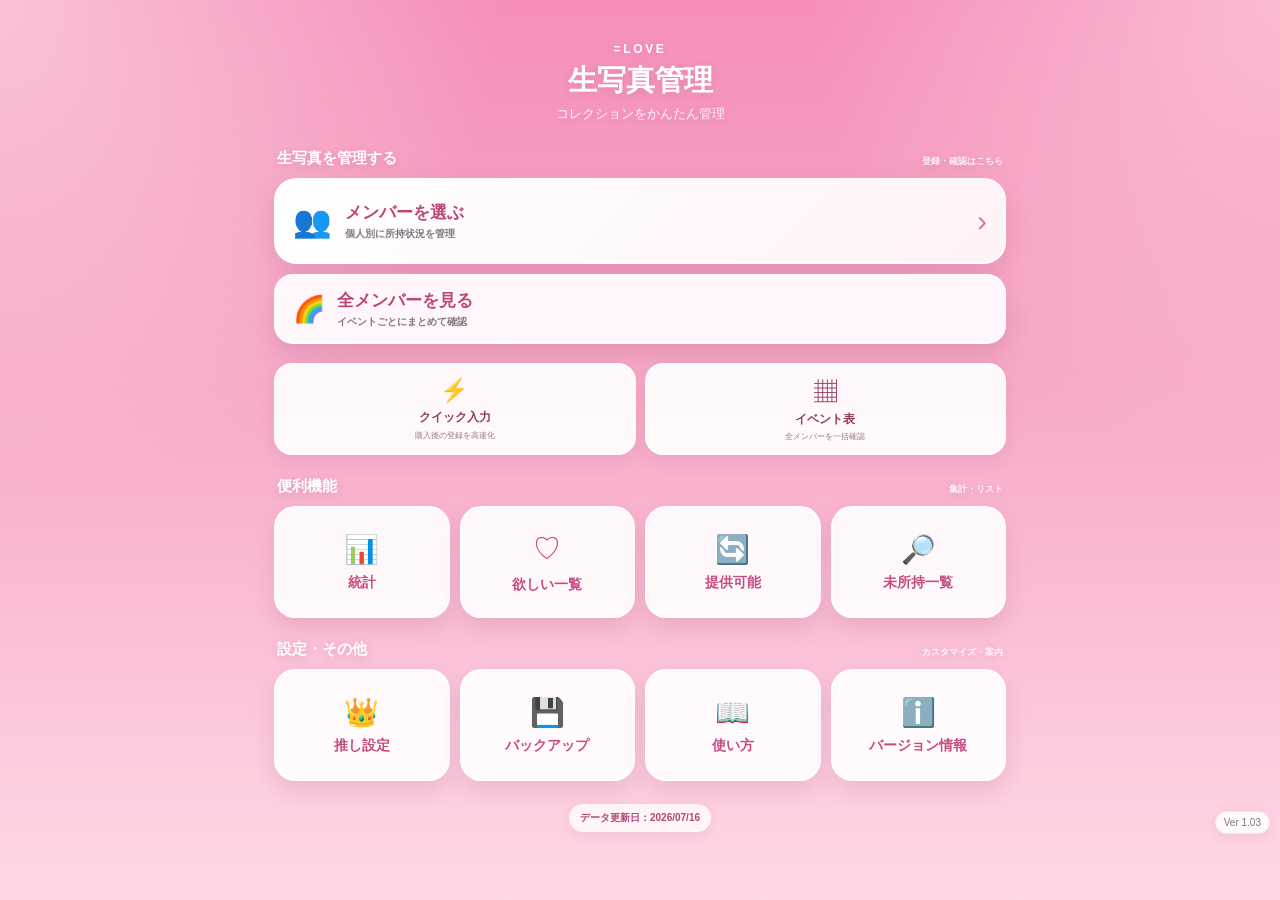
==== commit 6f9cdae8: "Add files via upload" ====
--- a/index.html
+++ b/index.html
@@ -11,7 +11,7 @@
 <link rel="manifest" href="./manifest.webmanifest?v=1.0.0">
 <link rel="apple-touch-icon" href="./icons/apple-touch-icon.png?v=1.0.0">
 <title>=LOVE 生写真管理</title>
-<link rel="stylesheet" href="./css/style.css?v=1.02">
+<link rel="stylesheet" href="./css/style.css?v=1.03">
 </head>
 <body>
 <section id="homeScreen" class="home dashboard-home">
@@ -37,6 +37,10 @@
         <span>🌈</span>
         <span><b>全メンバーを見る</b><small>イベントごとにまとめて確認</small></span>
       </button>
+      <div class="fast-manage-grid">
+        <button id="quickInputDashboardButton" class="fast-manage-button"><span>⚡</span><b>クイック入力</b><small>購入後の登録を高速化</small></button>
+        <button id="eventMatrixDashboardButton" class="fast-manage-button"><span>▦</span><b>イベント表</b><small>全メンバーを一括確認</small></button>
+      </div>
     </div>
   </section>
 
@@ -77,6 +81,8 @@
 
   <div id="dataUpdateLabel" class="data-update-label dashboard-update-label">データ更新日：読み込み中</div>
 </div>
+
+</section>
 
 <div id="memberSelectorOverlay" class="member-selector-overlay hidden" aria-hidden="true">
   <div class="member-selector-sheet" role="dialog" aria-modal="true" aria-labelledby="memberSelectorTitle">
@@ -96,7 +102,6 @@
     </div>
   </div>
 </div>
-</section>
 
 <section id="managerScreen" class="hidden">
 <header class="topbar"><div class="top-inner"><div class="top-row"><button id="backButton" class="back">← 戻る</button><div class="member-heading"><strong id="memberTitle"></strong><span id="memberSub"></span></div><button id="quickMemberSwitchButton" class="quick-member-switch" aria-label="メンバーを変更">👥</button></div>
@@ -107,12 +112,18 @@
     <button id="openCollectionSortButton" class="filter-action-button"><span>↕</span><b id="collectionSortLabel">新しい順</b></button>
   </div>
   <div id="collectionFilterChips" class="active-filter-chips"></div>
+  <div class="collection-mode-actions">
+    <button id="openQuickInputButton"><span>⚡</span>クイック入力</button>
+    <button id="openEventMatrixButton"><span>▦</span>イベント表</button>
+  </div>
 </div></div></header>
 <main class="wrap">
 <section id="collectionPage">
 <div class="summary"><div class="summary-card"><b id="ownedTotal">0</b><span>所持枚数</span></div><div class="summary-card"><b id="ownedTypes">0</b><span>所持種類</span></div><div class="summary-card"><b id="signedTotal">0</b><span>直筆あり</span></div></div>
 <div class="notice">所持枚数・直筆・欲しい情報は、このブラウザ内に保存されます。</div><div id="eventList" class="event-list"></div>
 </section>
+<section id="quickPage" class="hidden"></section>
+<section id="matrixPage" class="hidden"></section>
 <section id="statsPage" class="hidden"></section>
 <section id="wishlistPage" class="hidden"></section>
 <section id="tradePage" class="hidden"></section>
@@ -157,13 +168,26 @@
   </div>
 </div>
 
+
+<div id="bulkSheetOverlay" class="utility-sheet-overlay hidden" aria-hidden="true">
+  <div class="utility-sheet bulk-utility-sheet" role="dialog" aria-modal="true" aria-labelledby="bulkSheetTitle">
+    <div class="utility-sheet-handle"></div>
+    <div class="utility-sheet-head">
+      <div><h2 id="bulkSheetTitle">一括操作</h2><p id="bulkSheetDescription"></p></div>
+      <button id="closeBulkSheetButton" class="utility-sheet-close" aria-label="閉じる">×</button>
+    </div>
+    <div id="bulkSheetBody" class="utility-sheet-body"></div>
+  </div>
+</div>
+<div id="actionToast" class="action-toast hidden" role="status"></div>
+
 <div id="updateBanner" class="update-banner hidden">
   <div><b>新しいバージョンがあります</b><span>最新版を反映するため再読み込みしてください。</span></div>
   <button id="applyUpdateButton">更新する</button>
 </div>
 <div id="offlineBanner" class="offline-banner hidden">オフラインで表示しています</div>
-<div id="versionLabel" class="version-label">Ver 1.02</div>
-<script src="./js/app.js?v=1.02"></script>
+<div id="versionLabel" class="version-label">Ver 1.03</div>
+<script src="./js/app.js?v=1.03"></script>
 <script>
 (() => {
   const updateBanner = document.getElementById("updateBanner");
@@ -188,7 +212,7 @@
 
   window.addEventListener("load", async () => {
     try {
-      const registration = await navigator.serviceWorker.register("./service-worker.js?v=1.02", {scope: "./"});
+      const registration = await navigator.serviceWorker.register("./service-worker.js?v=1.03", {scope: "./"});
       const showUpdate = worker => {
         if (!worker) return;
         updateBanner.classList.remove("hidden");
--- a/css/style.css
+++ b/css/style.css
@@ -698,3 +698,32 @@
 
 .utility-sheet{touch-action:pan-y;transition:transform .18s ease-out;will-change:transform}
 .utility-sheet.swiping{transition:none}
+
+
+/* Ver1.03：クイック入力・イベント表・一括操作 */
+.fast-manage-grid{display:grid;grid-template-columns:1fr 1fr;gap:9px;margin-top:9px}
+.fast-manage-button{display:grid;place-items:center;min-height:91px;padding:11px 7px;border:2px solid rgba(255,255,255,.86);border-radius:18px;background:rgba(255,255,255,.92);color:#8d3d62;box-shadow:0 7px 18px rgba(91,42,62,.08)}
+.fast-manage-button>span{font-size:23px}.fast-manage-button b{margin-top:4px;font-size:12px}.fast-manage-button small{margin-top:3px;color:#967681;font-size:8px}
+.collection-mode-actions{display:grid;grid-template-columns:1fr 1fr;gap:8px;margin-top:8px}
+.collection-mode-actions button{min-height:39px;border:1px solid rgba(217,91,145,.2);border-radius:12px;background:rgba(255,255,255,.87);color:#a8446e;font-size:10px;font-weight:900}
+.collection-mode-actions span{margin-right:4px}
+.mode-page-head{display:flex;align-items:flex-start;justify-content:space-between;gap:10px}
+.mode-page-head>div{min-width:0}.mode-back-button{flex:none;border:1px solid var(--line);border-radius:11px;padding:9px 12px;background:#fff;color:#9e4269;font-size:10px;font-weight:900}
+.mode-filter-grid{display:grid;grid-template-columns:1.5fr .8fr;gap:8px;margin-bottom:9px}.mode-filter-grid .searchbox{margin:0}.mode-filter-grid select,.mode-event-select{width:100%;min-height:45px;border-radius:13px}
+.mode-event-select{margin-bottom:11px;background:#fff}
+.quick-input-card{overflow:hidden;border:1px solid rgba(217,91,145,.18);border-radius:22px;background:rgba(255,255,255,.95);box-shadow:0 11px 28px rgba(96,43,67,.09)}
+.quick-event-head{display:flex;align-items:flex-start;justify-content:space-between;gap:10px;padding:16px;background:linear-gradient(135deg,var(--soft),#fff)}
+.quick-event-head span{color:#6b4e5b;font-size:12px;font-weight:950}.quick-event-head h3{margin:4px 0 0;font-size:17px}.quick-event-head small{display:block;margin-top:4px;color:#8c727d;font-size:9px}
+.card-bulk-button{border:1px solid rgba(217,91,145,.22);border-radius:10px;padding:8px 10px;background:#fff6fa;color:#a63e6a;font-size:9px;font-weight:900;white-space:nowrap}
+.quick-position-list{display:grid;gap:9px;padding:13px}.quick-position-row{display:grid;grid-template-columns:minmax(70px,1fr) 134px 43px 43px;align-items:center;gap:7px;padding:10px;border:1px solid #efdee6;border-radius:16px;background:#fff}
+.quick-position-title b,.quick-position-title small{display:block}.quick-position-title b{font-size:13px}.quick-position-title small{margin-top:2px;color:#927984;font-size:8px}.quick-stepper{display:grid;grid-template-columns:38px 1fr 38px;align-items:center;overflow:hidden;border:1px solid #ead9e1;border-radius:12px}.quick-stepper button{height:43px;border:0;background:#fff2f7;color:#b43d70;font-size:21px}.quick-stepper strong{text-align:center;font-size:19px}.quick-toggle{height:43px;border:1px solid #ead9e1;border-radius:12px;background:#fff;color:#a58c97;font-size:19px}.quick-toggle.on{border-color:#db6e9e;background:#fff0f6;color:#c5427a}
+.quick-nav-row{display:grid;grid-template-columns:1fr 1fr;gap:8px;padding:0 13px 14px}.quick-nav-row button{min-height:43px;border:1px solid #ead8e1;border-radius:13px;background:#fff;color:#9d4268;font-size:10px;font-weight:900}.quick-nav-row button:disabled{opacity:.35}
+.matrix-event-summary{display:flex;align-items:center;justify-content:space-between;gap:10px;padding:12px 13px;border:1px solid #ebd9e2;border-radius:15px;background:#fff;margin-bottom:8px}.matrix-event-summary b,.matrix-event-summary span{display:block}.matrix-event-summary b{font-size:12px}.matrix-event-summary span{margin-top:3px;color:#846b76;font-size:9px}
+.matrix-help{margin-bottom:8px;padding:9px 11px;border-radius:11px;background:#fff6e8;color:#796143;font-size:9px}
+.matrix-table-wrap{overflow:auto;border:1px solid #ead8e1;border-radius:16px;background:#fff;box-shadow:0 8px 20px rgba(91,42,62,.06)}
+.matrix-table{width:100%;min-width:355px;border-collapse:separate;border-spacing:0}.matrix-table th,.matrix-table td{padding:8px 4px;border-right:1px solid #f0e3e9;border-bottom:1px solid #f0e3e9;text-align:center}.matrix-table thead th{position:sticky;top:0;z-index:2;background:#fff0f6;color:#8f3d61;font-size:10px}.matrix-table thead th:first-child{left:0;z-index:3}.matrix-table tbody th{position:sticky;left:0;z-index:1;width:105px;background:#fff;text-align:left}.matrix-table tbody th span,.matrix-table tbody th small{display:block}.matrix-table tbody th span{font-size:10px}.matrix-table tbody th small{color:#999;font-size:7px}.matrix-table tbody th button{margin-top:5px;border:0;border-radius:7px;padding:4px 8px;background:#fff0f6;color:#a3436b;font-size:8px;font-weight:900}
+.matrix-stepper{display:grid;grid-template-columns:25px 27px 25px;align-items:center;justify-content:center;overflow:hidden;border:1px solid #ead9e1;border-radius:9px;background:#fff}.matrix-stepper button{height:34px;border:0;background:#fff5f9;color:#b13f6d;font-size:15px}.matrix-stepper b{font-size:13px}.matrix-stepper.count-1{border-color:#dc7ca5;background:#fff7fa}.matrix-stepper.count-2{border-color:#cb4f85;background:#ffeaf3}
+.bulk-action-list{display:grid;gap:8px}.bulk-action-list>button{display:grid;grid-template-columns:38px 1fr auto;align-items:center;gap:10px;width:100%;min-height:66px;padding:10px 12px;border:1px solid #ead9e1;border-radius:15px;background:#fff;text-align:left;color:#604753}.bulk-action-list>button>span{font-size:22px}.bulk-action-list b,.bulk-action-list small{display:block}.bulk-action-list b{font-size:12px}.bulk-action-list small{margin-top:4px;color:#927883;font-size:8px;line-height:1.4}.bulk-action-list i{font-style:normal;color:#c27898;font-size:20px}.bulk-action-list .danger{border-color:#f1c8cd;background:#fff8f8;color:#a33a49}
+.action-toast{position:fixed;left:50%;bottom:calc(86px + env(safe-area-inset-bottom));z-index:220;transform:translateX(-50%);min-width:190px;max-width:86%;padding:11px 15px;border-radius:999px;background:rgba(58,39,48,.94);color:#fff;text-align:center;font-size:10px;font-weight:900;box-shadow:0 8px 24px rgba(0,0,0,.2)}
+.event-footer{gap:7px;flex-wrap:wrap}.event-footer .card-bulk-button{margin-right:auto}
+@media(max-width:390px){.quick-position-row{grid-template-columns:minmax(55px,1fr) 116px 39px 39px;gap:5px;padding:8px}.quick-stepper{grid-template-columns:34px 1fr 34px}.quick-toggle{height:41px}.mode-filter-grid{grid-template-columns:1fr}.matrix-table tbody th{width:94px}}
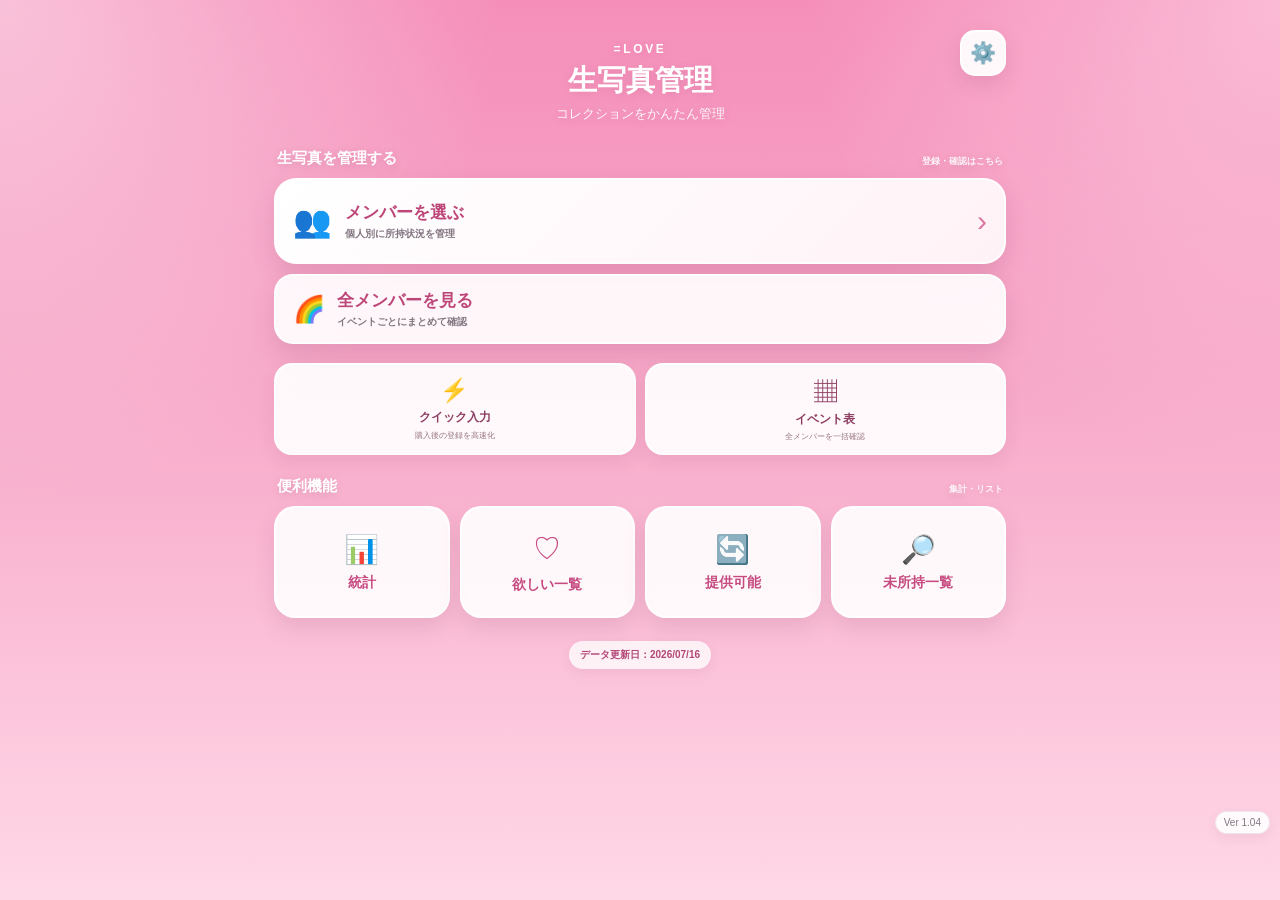
==== commit 3ff422a5: "Add files via upload" ====
--- a/index.html
+++ b/index.html
@@ -11,11 +11,12 @@
 <link rel="manifest" href="./manifest.webmanifest?v=1.0.0">
 <link rel="apple-touch-icon" href="./icons/apple-touch-icon.png?v=1.0.0">
 <title>=LOVE 生写真管理</title>
-<link rel="stylesheet" href="./css/style.css?v=1.03">
+<link rel="stylesheet" href="./css/style.css?v=1.04">
 </head>
 <body>
 <section id="homeScreen" class="home dashboard-home">
 <div class="wrap dashboard-wrap">
+  <button id="openSettingsButton" class="dashboard-settings-button" aria-label="設定を開く">⚙️</button>
   <div class="logo dashboard-logo">
     <div class="eyebrow">=LOVE</div>
     <h1>生写真管理</h1>
@@ -66,23 +67,30 @@
     </div>
   </section>
 
-  <section class="dashboard-section">
-    <div class="dashboard-section-title">
-      <span>設定・その他</span>
-      <small>カスタマイズ・案内</small>
-    </div>
-    <div class="dashboard-grid">
-      <button class="dashboard-card" onclick="showPage('oshi')"><span>👑</span><b>推し設定</b></button>
-      <button class="dashboard-card" onclick="showPage('backup')"><span>💾</span><b>バックアップ</b></button>
-      <button class="dashboard-card" onclick="showPage('help')"><span>📖</span><b>使い方</b></button>
-      <button class="dashboard-card" onclick="showPage('about')"><span>ℹ️</span><b>バージョン情報</b></button>
-    </div>
-  </section>
 
   <div id="dataUpdateLabel" class="data-update-label dashboard-update-label">データ更新日：読み込み中</div>
 </div>
 
 </section>
+
+
+<div id="settingsSheetOverlay" class="utility-sheet-overlay hidden" aria-hidden="true">
+  <div class="utility-sheet settings-utility-sheet" role="dialog" aria-modal="true" aria-labelledby="settingsSheetTitle">
+    <div class="utility-sheet-handle"></div>
+    <div class="utility-sheet-head">
+      <div><h2 id="settingsSheetTitle">設定・その他</h2><p>カスタマイズやデータ管理をまとめています</p></div>
+      <button id="closeSettingsSheetButton" class="utility-sheet-close" aria-label="閉じる">×</button>
+    </div>
+    <div class="utility-sheet-body">
+      <div class="settings-menu-list">
+        <button data-settings-page="oshi"><span>👑</span><div><b>推し設定</b><small>最推し・推し・気になるを設定</small></div><i>›</i></button>
+        <button data-settings-page="backup"><span>💾</span><div><b>バックアップ・データ管理</b><small>保存・復元・更新ツール</small></div><i>›</i></button>
+        <button data-settings-page="help"><span>📖</span><div><b>使い方</b><small>操作方法とデータ保護の案内</small></div><i>›</i></button>
+        <button data-settings-page="about"><span>ℹ️</span><div><b>バージョン情報</b><small>アプリとデータの更新情報</small></div><i>›</i></button>
+      </div>
+    </div>
+  </div>
+</div>
 
 <div id="memberSelectorOverlay" class="member-selector-overlay hidden" aria-hidden="true">
   <div class="member-selector-sheet" role="dialog" aria-modal="true" aria-labelledby="memberSelectorTitle">
@@ -186,8 +194,8 @@
   <button id="applyUpdateButton">更新する</button>
 </div>
 <div id="offlineBanner" class="offline-banner hidden">オフラインで表示しています</div>
-<div id="versionLabel" class="version-label">Ver 1.03</div>
-<script src="./js/app.js?v=1.03"></script>
+<div id="versionLabel" class="version-label">Ver 1.04</div>
+<script src="./js/app.js?v=1.04"></script>
 <script>
 (() => {
   const updateBanner = document.getElementById("updateBanner");
@@ -212,7 +220,7 @@
 
   window.addEventListener("load", async () => {
     try {
-      const registration = await navigator.serviceWorker.register("./service-worker.js?v=1.03", {scope: "./"});
+      const registration = await navigator.serviceWorker.register("./service-worker.js?v=1.04", {scope: "./"});
       const showUpdate = worker => {
         if (!worker) return;
         updateBanner.classList.remove("hidden");
--- a/css/style.css
+++ b/css/style.css
@@ -727,3 +727,88 @@
 .action-toast{position:fixed;left:50%;bottom:calc(86px + env(safe-area-inset-bottom));z-index:220;transform:translateX(-50%);min-width:190px;max-width:86%;padding:11px 15px;border-radius:999px;background:rgba(58,39,48,.94);color:#fff;text-align:center;font-size:10px;font-weight:900;box-shadow:0 8px 24px rgba(0,0,0,.2)}
 .event-footer{gap:7px;flex-wrap:wrap}.event-footer .card-bulk-button{margin-right:auto}
 @media(max-width:390px){.quick-position-row{grid-template-columns:minmax(55px,1fr) 116px 39px 39px;gap:5px;padding:8px}.quick-stepper{grid-template-columns:34px 1fr 34px}.quick-toggle{height:41px}.mode-filter-grid{grid-template-columns:1fr}.matrix-table tbody th{width:94px}}
+
+
+/* Ver1.04：設定メニュー・モード並び替え・五十音順推し表示 */
+.dashboard-wrap{position:relative}
+.dashboard-settings-button{
+  position:absolute;
+  z-index:3;
+  top:2px;
+  right:14px;
+  width:46px;
+  height:46px;
+  display:grid;
+  place-items:center;
+  border:2px solid rgba(255,255,255,.88);
+  border-radius:15px;
+  background:rgba(255,255,255,.92);
+  color:#a9416c;
+  font-size:21px;
+  box-shadow:0 8px 20px rgba(105,43,70,.12);
+}
+.dashboard-settings-button:active{transform:scale(.96)}
+.settings-menu-list{display:grid;gap:9px}
+.settings-menu-list>button{
+  display:grid;
+  grid-template-columns:38px 1fr auto;
+  align-items:center;
+  gap:10px;
+  width:100%;
+  min-height:67px;
+  padding:11px 13px;
+  border:1px solid var(--line);
+  border-radius:15px;
+  background:#fff;
+  color:#624955;
+  text-align:left;
+}
+.settings-menu-list>button>span{font-size:24px;text-align:center}
+.settings-menu-list b,.settings-menu-list small{display:block}
+.settings-menu-list b{font-size:12px}
+.settings-menu-list small{margin-top:3px;color:var(--muted);font-size:9px}
+.settings-menu-list i{color:#cf729a;font-size:23px;font-style:normal}
+.mode-filter-grid-with-sort{
+  grid-template-columns:minmax(0,1.45fr) minmax(95px,.75fr);
+}
+.mode-filter-grid-with-sort .mode-sort-button{
+  grid-column:1/-1;
+}
+.mode-sort-button{
+  min-height:43px;
+  border:1px solid rgba(217,91,145,.2);
+  border-radius:13px;
+  background:#fff;
+  color:#a43f6a;
+  font-size:11px;
+  font-weight:900;
+}
+.mode-sort-button span{margin-right:5px}
+.member-card.oshi-card{
+  position:relative;
+  overflow:hidden;
+}
+.member-card.oshi-card::after{
+  content:"推し登録";
+  position:absolute;
+  right:-27px;
+  top:16px;
+  width:94px;
+  padding:3px 0;
+  transform:rotate(42deg);
+  background:var(--card-accent);
+  color:#fff;
+  font-size:7px;
+  font-weight:950;
+  text-align:center;
+  letter-spacing:.08em;
+  opacity:.86;
+}
+.member-card>.oshi-badge{
+  z-index:2;
+  box-shadow:0 3px 8px rgba(77,35,55,.12);
+}
+@media(max-width:420px){
+  .dashboard-logo{padding-left:48px;padding-right:48px}
+  .dashboard-settings-button{right:6px}
+}
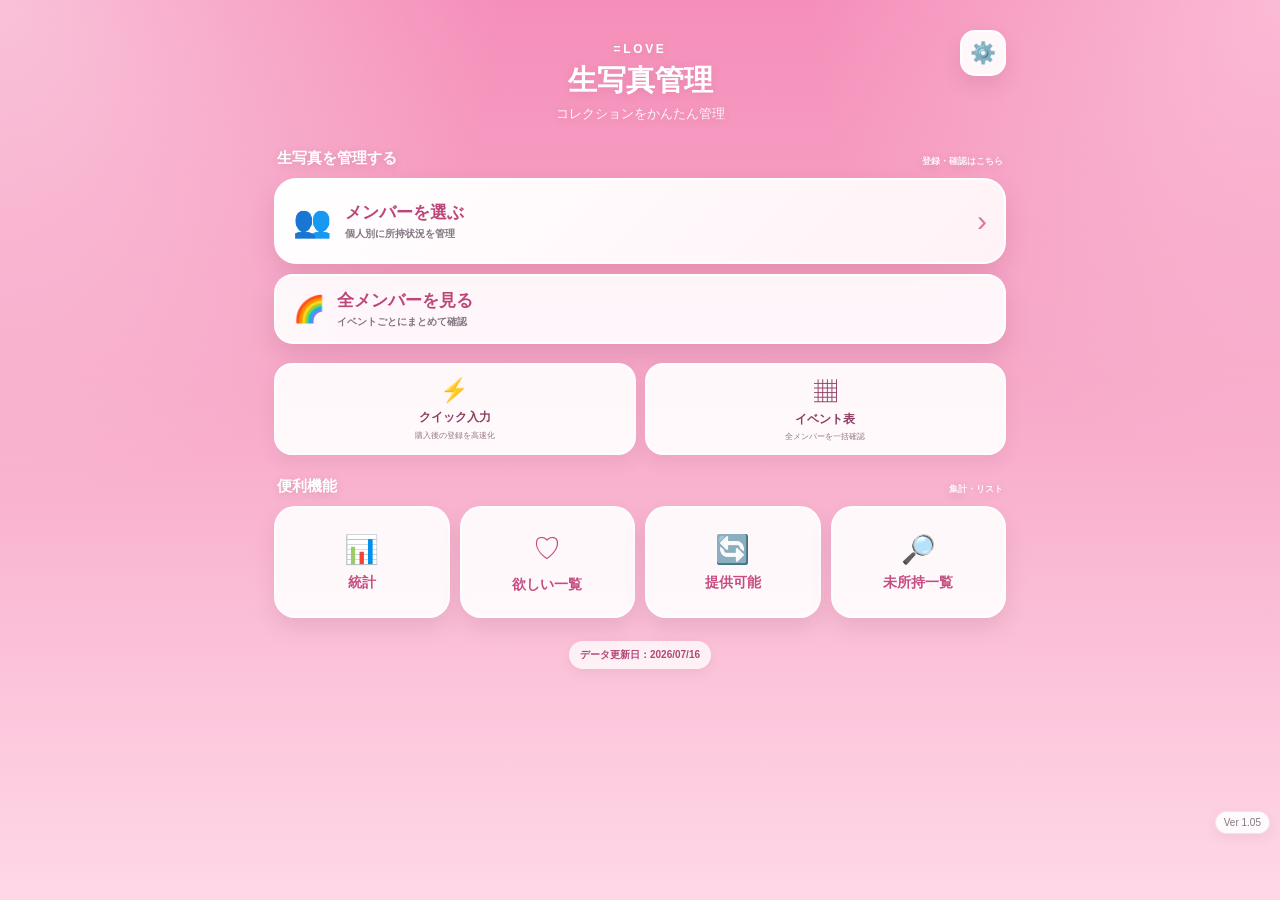
==== commit 704f61b5: "Add files via upload" ====
--- a/index.html
+++ b/index.html
@@ -11,7 +11,7 @@
 <link rel="manifest" href="./manifest.webmanifest?v=1.0.0">
 <link rel="apple-touch-icon" href="./icons/apple-touch-icon.png?v=1.0.0">
 <title>=LOVE 生写真管理</title>
-<link rel="stylesheet" href="./css/style.css?v=1.04">
+<link rel="stylesheet" href="./css/style.css?v=1.05">
 </head>
 <body>
 <section id="homeScreen" class="home dashboard-home">
@@ -83,6 +83,7 @@
     </div>
     <div class="utility-sheet-body">
       <div class="settings-menu-list">
+        <button data-settings-page="memberImages"><span>🖼️</span><div><b>メンバー画像設定</b><small>端末内だけで好きな画像を表示</small></div><i>›</i></button>
         <button data-settings-page="oshi"><span>👑</span><div><b>推し設定</b><small>最推し・推し・気になるを設定</small></div><i>›</i></button>
         <button data-settings-page="backup"><span>💾</span><div><b>バックアップ・データ管理</b><small>保存・復元・更新ツール</small></div><i>›</i></button>
         <button data-settings-page="help"><span>📖</span><div><b>使い方</b><small>操作方法とデータ保護の案内</small></div><i>›</i></button>
@@ -137,6 +138,7 @@
 <section id="tradePage" class="hidden"></section>
 <section id="missingPage" class="hidden"></section>
 <section id="oshiPage" class="hidden"></section>
+<section id="memberImagesPage" class="hidden"></section>
 <section id="backupPage" class="hidden"></section>
 <section id="helpPage" class="hidden"></section>
 <section id="aboutPage" class="hidden"></section>
@@ -150,6 +152,46 @@
 </section>
 
 
+
+<div id="imageAdjustSheetOverlay" class="utility-sheet-overlay hidden" aria-hidden="true">
+  <div class="utility-sheet image-adjust-sheet" role="dialog" aria-modal="true" aria-labelledby="imageAdjustSheetTitle">
+    <div class="utility-sheet-handle"></div>
+    <div class="utility-sheet-head">
+      <div>
+        <h2 id="imageAdjustSheetTitle">画像の表示調整</h2>
+        <p id="imageAdjustMemberName">メンバー画像</p>
+      </div>
+      <button id="closeImageAdjustSheetButton" class="utility-sheet-close" aria-label="閉じる">×</button>
+    </div>
+    <div class="utility-sheet-body">
+      <div class="image-adjust-preview">
+        <img id="imageAdjustPreview" alt="画像表示位置のプレビュー">
+        <div class="image-adjust-preview-shade"></div>
+        <div id="imageAdjustPreviewName" class="image-adjust-preview-name"></div>
+      </div>
+      <div class="image-adjust-controls">
+        <label>
+          <span>左右の位置</span>
+          <input id="imagePositionX" type="range" min="0" max="100" step="1" value="50">
+        </label>
+        <label>
+          <span>上下の位置</span>
+          <input id="imagePositionY" type="range" min="0" max="100" step="1" value="50">
+        </label>
+        <label>
+          <span>拡大</span>
+          <input id="imageZoom" type="range" min="100" max="200" step="1" value="100">
+        </label>
+      </div>
+      <p class="local-image-note">画像はこの端末のブラウザ内だけに保存され、外部へ送信されません。</p>
+    </div>
+    <div class="utility-sheet-actions">
+      <button id="cancelImageAdjustButton" class="sheet-clear-button">キャンセル</button>
+      <button id="saveImageAdjustButton" class="sheet-apply-button">この表示で保存</button>
+    </div>
+  </div>
+</div>
+
 <div id="filterSheetOverlay" class="utility-sheet-overlay hidden" aria-hidden="true">
   <div class="utility-sheet" role="dialog" aria-modal="true" aria-labelledby="filterSheetTitle">
     <div class="utility-sheet-handle"></div>
@@ -194,8 +236,8 @@
   <button id="applyUpdateButton">更新する</button>
 </div>
 <div id="offlineBanner" class="offline-banner hidden">オフラインで表示しています</div>
-<div id="versionLabel" class="version-label">Ver 1.04</div>
-<script src="./js/app.js?v=1.04"></script>
+<div id="versionLabel" class="version-label">Ver 1.05</div>
+<script src="./js/app.js?v=1.05"></script>
 <script>
 (() => {
   const updateBanner = document.getElementById("updateBanner");
@@ -220,7 +262,7 @@
 
   window.addEventListener("load", async () => {
     try {
-      const registration = await navigator.serviceWorker.register("./service-worker.js?v=1.04", {scope: "./"});
+      const registration = await navigator.serviceWorker.register("./service-worker.js?v=1.05", {scope: "./"});
       const showUpdate = worker => {
         if (!worker) return;
         updateBanner.classList.remove("hidden");
--- a/css/style.css
+++ b/css/style.css
@@ -812,3 +812,246 @@
   .dashboard-logo{padding-left:48px;padding-right:48px}
   .dashboard-settings-button{right:6px}
 }
+
+
+/* Ver1.05：端末内メンバー画像 */
+.member-card-photo{
+  position:absolute;
+  inset:0;
+  width:100%;
+  height:100%;
+  object-fit:cover;
+  transform-origin:center;
+  pointer-events:none;
+}
+.member-card-photo-shade{
+  position:absolute;
+  inset:0;
+  background:linear-gradient(to bottom,rgba(25,14,20,.05) 18%,rgba(25,14,20,.22) 50%,rgba(25,14,20,.86) 100%);
+  pointer-events:none;
+}
+.member-card.has-custom-image{
+  min-height:205px;
+  overflow:hidden;
+  display:flex;
+  flex-direction:column;
+  justify-content:flex-end;
+  color:#fff;
+  text-shadow:0 2px 7px rgba(18,10,14,.68);
+}
+.member-card.has-custom-image>*:not(.member-card-photo):not(.member-card-photo-shade){
+  position:relative;
+  z-index:2;
+}
+.member-card.has-custom-image .emoji{display:none}
+.member-card.has-custom-image .name{margin-top:0;color:#fff;font-size:18px}
+.member-card.has-custom-image .small{color:rgba(255,255,255,.9)}
+.member-card.has-custom-image .member-rate-line{color:#fff}
+.member-card.has-custom-image .member-rate-bar{background:rgba(255,255,255,.35)}
+.member-card.has-custom-image .member-rate-bar i{box-shadow:0 0 8px rgba(255,255,255,.55)}
+.member-card.has-custom-image>.oshi-badge,
+.member-card.has-custom-image>.last-used{
+  position:absolute;
+}
+.member-card.has-custom-image.graduated{
+  filter:saturate(.78);
+}
+.member-card.has-custom-image.graduated .name,
+.member-card.has-custom-image.graduated .small{color:#fff}
+
+.member-local-avatar,
+.oshi-setting-avatar,
+.oshi-focus-avatar{
+  position:relative;
+  overflow:hidden;
+  flex:none;
+  display:grid;
+  place-items:center;
+  border-radius:50%;
+  background:rgba(255,255,255,.78);
+}
+.member-local-avatar img,
+.oshi-setting-avatar img,
+.oshi-focus-avatar img{
+  width:100%;
+  height:100%;
+  object-fit:cover;
+  transform-origin:center;
+}
+.oshi-setting-avatar{width:47px;height:47px;font-size:23px;border:2px solid var(--member-accent)}
+.oshi-setting-name{
+  display:flex;
+  align-items:center;
+  gap:9px;
+}
+.oshi-setting-name-text{
+  display:flex;
+  align-items:center;
+  gap:6px;
+  flex-wrap:wrap;
+}
+.oshi-focus-avatar{
+  width:55px;
+  height:55px;
+  font-size:32px;
+  border:3px solid rgba(255,255,255,.9);
+  box-shadow:0 5px 13px rgba(64,31,46,.14);
+}
+
+.local-image-policy{
+  border-left:6px solid #64a981;
+  background:linear-gradient(135deg,#effcf4,#fff);
+}
+.local-image-policy h3{margin:0;color:#276746}
+.local-image-policy p{margin:8px 0 0;color:#6d5b63;font-size:10px;line-height:1.75}
+.member-image-summary{
+  display:grid;
+  grid-template-columns:1fr 1fr;
+  gap:9px;
+  margin:13px 0;
+}
+.member-image-summary>div{
+  padding:14px;
+  border:1px solid var(--line);
+  border-radius:16px;
+  background:#fff;
+  text-align:center;
+  box-shadow:0 7px 18px rgba(89,43,63,.06);
+}
+.member-image-summary b,.member-image-summary span{display:block}
+.member-image-summary b{color:#b44373;font-size:20px}
+.member-image-summary span{margin-top:4px;color:var(--muted);font-size:9px}
+.member-image-settings-list{display:grid;gap:10px}
+.member-image-setting-card{
+  display:grid;
+  grid-template-columns:78px minmax(0,1fr);
+  gap:12px;
+  padding:12px;
+  border:1px solid var(--line);
+  border-left:6px solid var(--member-accent);
+  border-radius:17px;
+  background:linear-gradient(100deg,var(--member-soft),#fff 54%);
+  box-shadow:0 7px 18px rgba(82,40,59,.06);
+}
+.member-image-setting-preview{
+  grid-row:1/3;
+  width:78px;
+  height:98px;
+  overflow:hidden;
+  display:grid;
+  place-items:center;
+  border-radius:13px;
+  font-size:32px;
+  box-shadow:inset 0 0 0 1px rgba(255,255,255,.8);
+}
+.member-image-setting-preview img{
+  width:100%;
+  height:100%;
+  object-fit:cover;
+  transform-origin:center;
+}
+.member-image-setting-info{
+  min-width:0;
+  align-self:center;
+}
+.member-image-setting-info b,
+.member-image-setting-info span,
+.member-image-setting-info small{display:block}
+.member-image-setting-info b{font-size:13px}
+.member-image-setting-info span{margin-top:5px;color:var(--muted);font-size:9px}
+.member-image-setting-info small{margin-top:3px;color:#8d7881;font-size:8px}
+.member-image-setting-actions{
+  display:flex;
+  flex-wrap:wrap;
+  gap:6px;
+  align-self:end;
+}
+.member-image-setting-actions button{
+  min-height:34px;
+  padding:7px 10px;
+  border:1px solid rgba(213,88,141,.22);
+  border-radius:10px;
+  background:#fff;
+  color:#a33e69;
+  font-size:9px;
+  font-weight:900;
+}
+.member-image-setting-actions button.danger{
+  border-color:#efb7bf;
+  color:#b6384d;
+  background:#fff5f6;
+}
+.member-image-danger-panel{margin-top:14px}
+.member-image-danger-panel h3{margin:0;color:#a23346}
+.member-image-danger-panel p{color:var(--muted);font-size:10px;line-height:1.6}
+.member-image-danger-panel button{
+  min-height:42px;
+  border:1px solid #e89aaa;
+  border-radius:12px;
+  background:#fff2f4;
+  color:#b43149;
+  font-size:10px;
+  font-weight:900;
+}
+.image-storage-error b{color:#a12d42}
+.image-storage-error p{color:var(--muted);font-size:10px}
+.image-loading-panel{text-align:center;color:var(--muted);font-size:11px}
+
+.image-adjust-preview{
+  position:relative;
+  height:290px;
+  overflow:hidden;
+  border-radius:20px;
+  background:#eadde3;
+  box-shadow:inset 0 0 0 1px rgba(255,255,255,.75);
+}
+.image-adjust-preview img{
+  width:100%;
+  height:100%;
+  object-fit:cover;
+  transform-origin:center;
+}
+.image-adjust-preview-shade{
+  position:absolute;
+  inset:0;
+  background:linear-gradient(to bottom,transparent 40%,rgba(24,13,18,.74) 100%);
+}
+.image-adjust-preview-name{
+  position:absolute;
+  left:16px;
+  bottom:15px;
+  color:#fff;
+  font-size:20px;
+  font-weight:950;
+  text-shadow:0 2px 8px rgba(0,0,0,.55);
+}
+.image-adjust-controls{
+  display:grid;
+  gap:14px;
+  margin-top:18px;
+}
+.image-adjust-controls label>span{
+  display:block;
+  margin-bottom:7px;
+  color:#674b57;
+  font-size:11px;
+  font-weight:900;
+}
+.image-adjust-controls input[type="range"]{
+  width:100%;
+  accent-color:#d8578d;
+}
+.local-image-note{
+  margin:17px 0 0;
+  padding:10px 12px;
+  border-radius:12px;
+  background:#edf9f1;
+  color:#397054;
+  font-size:9px;
+  line-height:1.6;
+}
+@media(max-width:420px){
+  .member-image-setting-card{grid-template-columns:68px minmax(0,1fr)}
+  .member-image-setting-preview{width:68px;height:90px}
+  .image-adjust-preview{height:250px}
+}
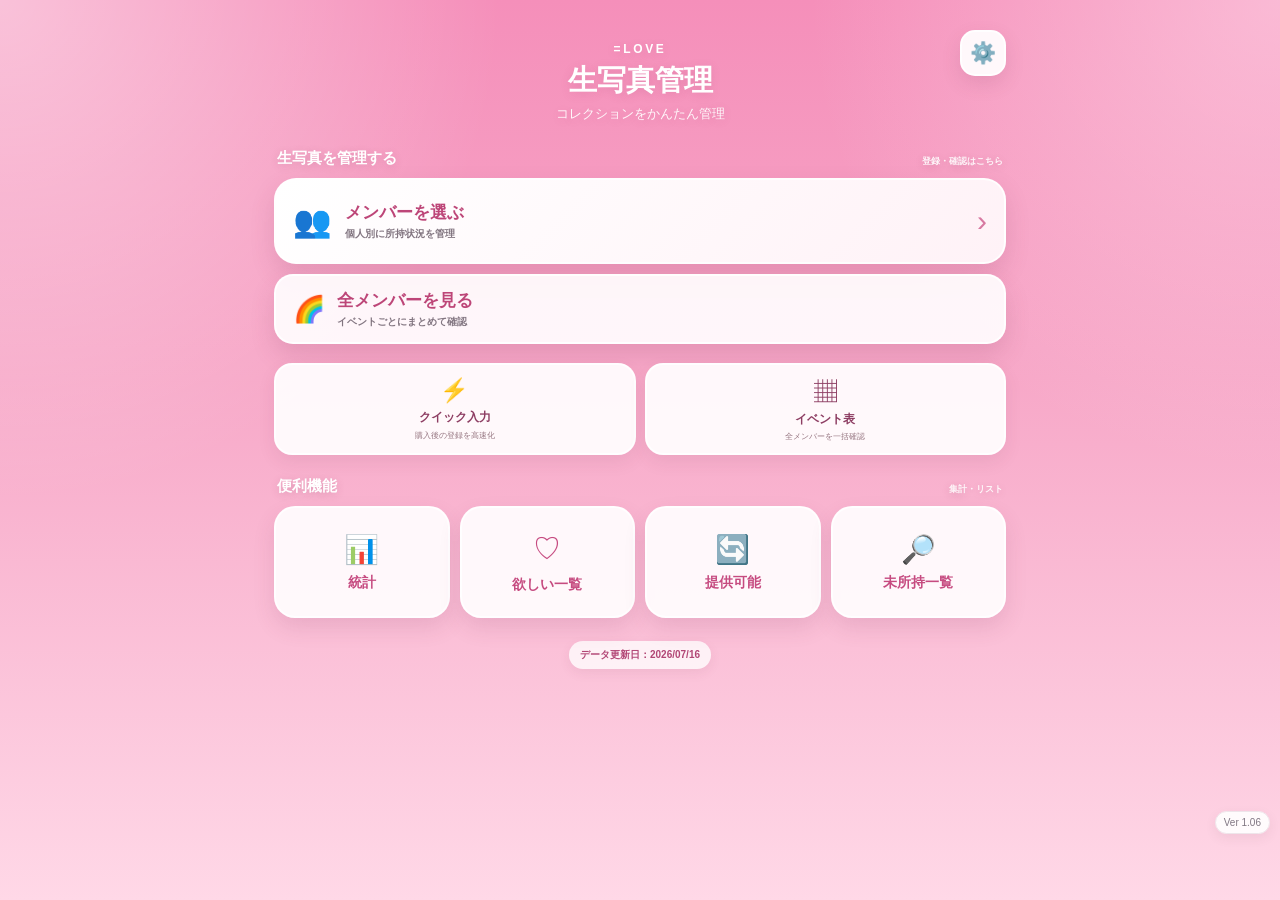
==== commit 65a0ce8a: "Add files via upload" ====
--- a/index.html
+++ b/index.html
@@ -11,7 +11,7 @@
 <link rel="manifest" href="./manifest.webmanifest?v=1.0.0">
 <link rel="apple-touch-icon" href="./icons/apple-touch-icon.png?v=1.0.0">
 <title>=LOVE 生写真管理</title>
-<link rel="stylesheet" href="./css/style.css?v=1.05">
+<link rel="stylesheet" href="./css/style.css?v=1.06">
 </head>
 <body>
 <section id="homeScreen" class="home dashboard-home">
@@ -164,28 +164,42 @@
       <button id="closeImageAdjustSheetButton" class="utility-sheet-close" aria-label="閉じる">×</button>
     </div>
     <div class="utility-sheet-body">
-      <div class="image-adjust-preview">
-        <img id="imageAdjustPreview" alt="画像表示位置のプレビュー">
-        <div class="image-adjust-preview-shade"></div>
-        <div id="imageAdjustPreviewName" class="image-adjust-preview-name"></div>
+      <p class="image-adjust-lead">ドラッグしながら動かすと、実際のメンバーカードに近い表示範囲を確認できます。</p>
+      <div class="image-adjust-preview-grid">
+        <div>
+          <div class="image-adjust-preview-label">メンバーカード表示イメージ</div>
+          <div id="imageAdjustPreviewFrame" class="image-adjust-preview card-preview">
+            <img id="imageAdjustPreview" alt="画像表示位置のプレビュー">
+            <div class="image-adjust-preview-shade"></div>
+            <div id="imageAdjustPreviewName" class="image-adjust-preview-name"></div>
+            <div class="image-adjust-drag-chip">⇅ ドラッグで位置調整</div>
+          </div>
+        </div>
+        <div>
+          <div class="image-adjust-preview-label">丸アイコン表示イメージ</div>
+          <div class="image-adjust-avatar-preview">
+            <img id="imageAdjustAvatarPreview" alt="丸アイコン表示のプレビュー">
+          </div>
+        </div>
       </div>
       <div class="image-adjust-controls">
         <label>
-          <span>左右の位置</span>
+          <span>左右の位置 <b id="imagePositionXValue">50</b></span>
           <input id="imagePositionX" type="range" min="0" max="100" step="1" value="50">
         </label>
         <label>
-          <span>上下の位置</span>
+          <span>上下の位置 <b id="imagePositionYValue">50</b></span>
           <input id="imagePositionY" type="range" min="0" max="100" step="1" value="50">
         </label>
         <label>
-          <span>拡大</span>
-          <input id="imageZoom" type="range" min="100" max="200" step="1" value="100">
+          <span>拡大 <b id="imageZoomValue">100%</b></span>
+          <input id="imageZoom" type="range" min="100" max="240" step="1" value="100">
         </label>
       </div>
       <p class="local-image-note">画像はこの端末のブラウザ内だけに保存され、外部へ送信されません。</p>
     </div>
     <div class="utility-sheet-actions">
+      <button id="resetImageAdjustButton" class="sheet-clear-button">位置をリセット</button>
       <button id="cancelImageAdjustButton" class="sheet-clear-button">キャンセル</button>
       <button id="saveImageAdjustButton" class="sheet-apply-button">この表示で保存</button>
     </div>
@@ -236,8 +250,8 @@
   <button id="applyUpdateButton">更新する</button>
 </div>
 <div id="offlineBanner" class="offline-banner hidden">オフラインで表示しています</div>
-<div id="versionLabel" class="version-label">Ver 1.05</div>
-<script src="./js/app.js?v=1.05"></script>
+<div id="versionLabel" class="version-label">Ver 1.06</div>
+<script src="./js/app.js?v=1.06"></script>
 <script>
 (() => {
   const updateBanner = document.getElementById("updateBanner");
@@ -262,7 +276,7 @@
 
   window.addEventListener("load", async () => {
     try {
-      const registration = await navigator.serviceWorker.register("./service-worker.js?v=1.05", {scope: "./"});
+      const registration = await navigator.serviceWorker.register("./service-worker.js?v=1.06", {scope: "./"});
       const showUpdate = worker => {
         if (!worker) return;
         updateBanner.classList.remove("hidden");
--- a/css/style.css
+++ b/css/style.css
@@ -1055,3 +1055,19 @@
   .member-image-setting-preview{width:68px;height:90px}
   .image-adjust-preview{height:250px}
 }
+
+
+/* Ver1.06 画像編集プレビュー改善 */
+.image-adjust-sheet .utility-sheet-actions{grid-template-columns:1fr 1fr 1.2fr}
+.image-adjust-lead{margin:0 0 14px;color:#6d5962;font-size:10px;line-height:1.7}
+.image-adjust-preview-grid{display:grid;grid-template-columns:minmax(0,1fr) 110px;gap:14px;align-items:start}
+.image-adjust-preview-label{margin:0 0 8px;color:#6a5060;font-size:10px;font-weight:900}
+.image-adjust-preview.card-preview{position:relative;height:auto;aspect-ratio:17/21;max-width:240px;margin:0 auto 0 0;border-radius:22px;cursor:grab;touch-action:none}
+.image-adjust-preview.card-preview.dragging{cursor:grabbing}
+.image-adjust-preview.card-preview img{position:absolute;inset:0;width:100%;height:100%;object-fit:cover}
+.image-adjust-avatar-preview{position:relative;width:92px;aspect-ratio:1;border-radius:50%;overflow:hidden;background:#eadde3;box-shadow:inset 0 0 0 1px rgba(255,255,255,.75)}
+.image-adjust-avatar-preview img{width:100%;height:100%;object-fit:cover}
+.image-adjust-drag-chip{position:absolute;right:10px;bottom:10px;z-index:3;padding:5px 8px;border-radius:999px;background:rgba(255,255,255,.85);color:#7d4760;font-size:8px;font-weight:900;box-shadow:0 4px 12px rgba(49,24,34,.12)}
+.image-adjust-controls label>span{display:flex;align-items:center;justify-content:space-between;gap:8px}
+.image-adjust-controls label>span b{color:#bf4b79;font-size:10px}
+@media(max-width:420px){.image-adjust-preview-grid{grid-template-columns:minmax(0,1fr) 88px}.image-adjust-avatar-preview{width:88px}.image-adjust-sheet .utility-sheet-actions{grid-template-columns:1fr}.image-adjust-preview.card-preview{max-width:215px}}
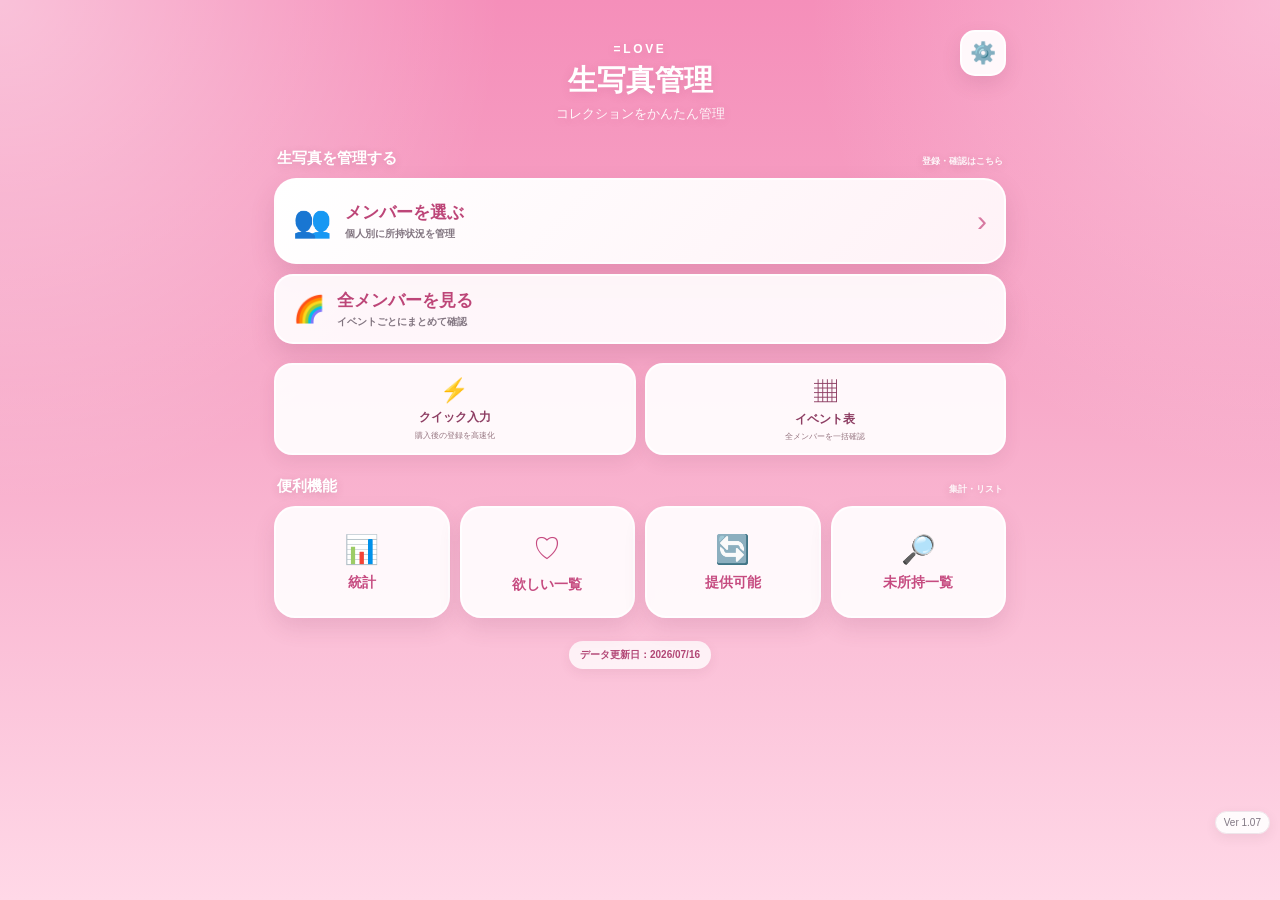
==== commit 4611f691: "Add files via upload" ====
--- a/index.html
+++ b/index.html
@@ -11,7 +11,7 @@
 <link rel="manifest" href="./manifest.webmanifest?v=1.0.0">
 <link rel="apple-touch-icon" href="./icons/apple-touch-icon.png?v=1.0.0">
 <title>=LOVE 生写真管理</title>
-<link rel="stylesheet" href="./css/style.css?v=1.06">
+<link rel="stylesheet" href="./css/style.css?v=1.07">
 </head>
 <body>
 <section id="homeScreen" class="home dashboard-home">
@@ -196,7 +196,7 @@
           <input id="imageZoom" type="range" min="100" max="240" step="1" value="100">
         </label>
       </div>
-      <p class="local-image-note">画像はこの端末のブラウザ内だけに保存され、外部へ送信されません。</p>
+      <p class="local-image-note">画像はこの端末のブラウザ内だけに保存され、外部へ送信されません。保存ボタンを押すと、書き込み後に設定値を読み直して確認します。</p>
     </div>
     <div class="utility-sheet-actions">
       <button id="resetImageAdjustButton" class="sheet-clear-button">位置をリセット</button>
@@ -250,8 +250,8 @@
   <button id="applyUpdateButton">更新する</button>
 </div>
 <div id="offlineBanner" class="offline-banner hidden">オフラインで表示しています</div>
-<div id="versionLabel" class="version-label">Ver 1.06</div>
-<script src="./js/app.js?v=1.06"></script>
+<div id="versionLabel" class="version-label">Ver 1.07</div>
+<script src="./js/app.js?v=1.07"></script>
 <script>
 (() => {
   const updateBanner = document.getElementById("updateBanner");
@@ -276,7 +276,7 @@
 
   window.addEventListener("load", async () => {
     try {
-      const registration = await navigator.serviceWorker.register("./service-worker.js?v=1.06", {scope: "./"});
+      const registration = await navigator.serviceWorker.register("./service-worker.js?v=1.07", {scope: "./"});
       const showUpdate = worker => {
         if (!worker) return;
         updateBanner.classList.remove("hidden");
--- a/css/style.css
+++ b/css/style.css
@@ -1071,3 +1071,8 @@
 .image-adjust-controls label>span{display:flex;align-items:center;justify-content:space-between;gap:8px}
 .image-adjust-controls label>span b{color:#bf4b79;font-size:10px}
 @media(max-width:420px){.image-adjust-preview-grid{grid-template-columns:minmax(0,1fr) 88px}.image-adjust-avatar-preview{width:88px}.image-adjust-sheet .utility-sheet-actions{grid-template-columns:1fr}.image-adjust-preview.card-preview{max-width:215px}}
+
+
+/* Ver1.07 画像設定の確実な保存 */
+#saveImageAdjustButton:disabled{opacity:.62;cursor:wait}
+.member-image-setting-info span{line-height:1.55;overflow-wrap:anywhere}
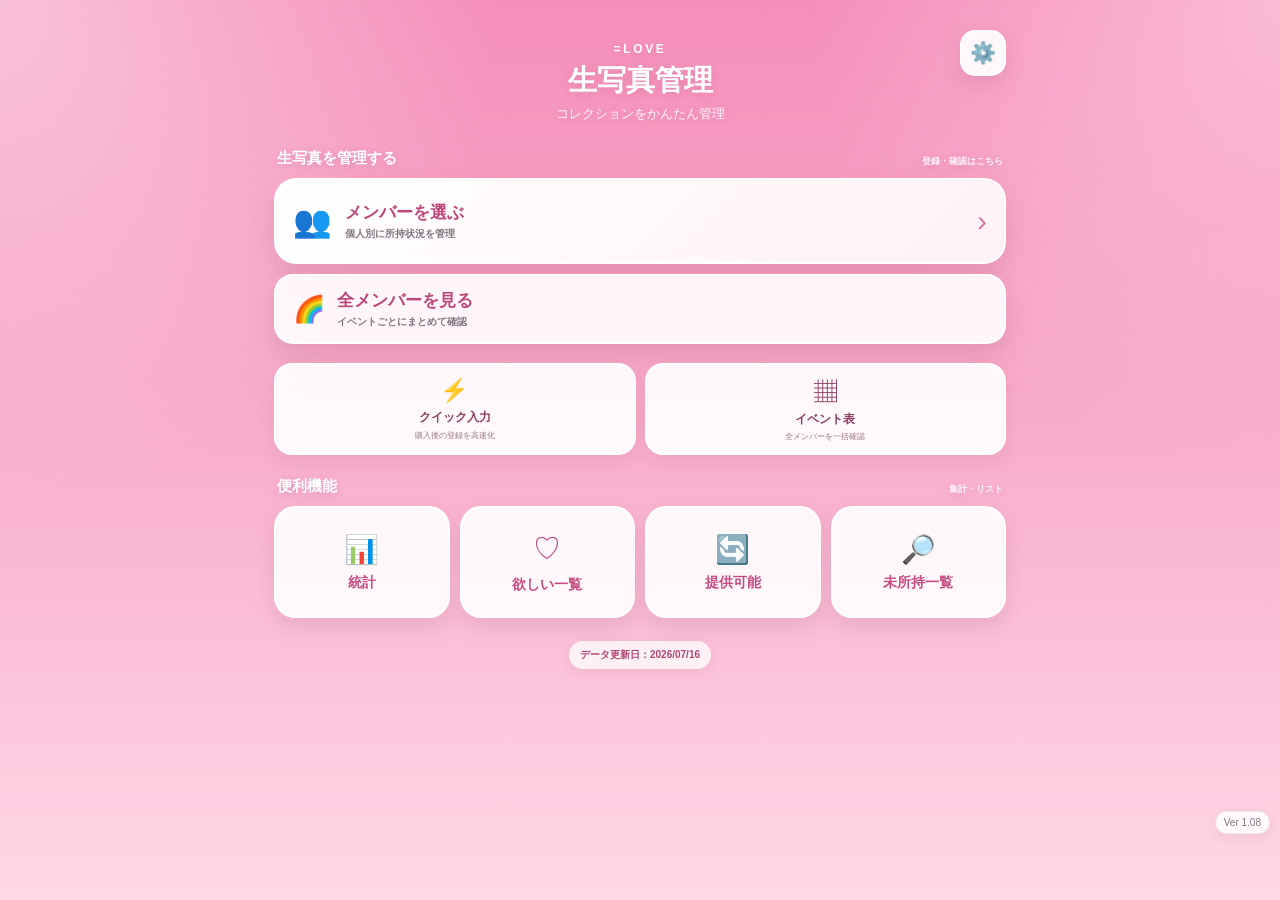
==== commit e2269d5e: "Add files via upload" ====
--- a/index.html
+++ b/index.html
@@ -11,7 +11,7 @@
 <link rel="manifest" href="./manifest.webmanifest?v=1.0.0">
 <link rel="apple-touch-icon" href="./icons/apple-touch-icon.png?v=1.0.0">
 <title>=LOVE 生写真管理</title>
-<link rel="stylesheet" href="./css/style.css?v=1.07">
+<link rel="stylesheet" href="./css/style.css?v=1.08">
 </head>
 <body>
 <section id="homeScreen" class="home dashboard-home">
@@ -196,12 +196,12 @@
           <input id="imageZoom" type="range" min="100" max="240" step="1" value="100">
         </label>
       </div>
+      <button id="resetImageAdjustButton" class="image-adjust-reset-button">↺ 位置と拡大をリセット</button>
       <p class="local-image-note">画像はこの端末のブラウザ内だけに保存され、外部へ送信されません。保存ボタンを押すと、書き込み後に設定値を読み直して確認します。</p>
     </div>
-    <div class="utility-sheet-actions">
-      <button id="resetImageAdjustButton" class="sheet-clear-button">位置をリセット</button>
+    <div class="utility-sheet-actions image-adjust-fixed-actions">
       <button id="cancelImageAdjustButton" class="sheet-clear-button">キャンセル</button>
-      <button id="saveImageAdjustButton" class="sheet-apply-button">この表示で保存</button>
+      <button id="saveImageAdjustButton" class="sheet-apply-button">設定を保存</button>
     </div>
   </div>
 </div>
@@ -250,8 +250,8 @@
   <button id="applyUpdateButton">更新する</button>
 </div>
 <div id="offlineBanner" class="offline-banner hidden">オフラインで表示しています</div>
-<div id="versionLabel" class="version-label">Ver 1.07</div>
-<script src="./js/app.js?v=1.07"></script>
+<div id="versionLabel" class="version-label">Ver 1.08</div>
+<script src="./js/app.js?v=1.08"></script>
 <script>
 (() => {
   const updateBanner = document.getElementById("updateBanner");
@@ -276,7 +276,7 @@
 
   window.addEventListener("load", async () => {
     try {
-      const registration = await navigator.serviceWorker.register("./service-worker.js?v=1.07", {scope: "./"});
+      const registration = await navigator.serviceWorker.register("./service-worker.js?v=1.08", {scope: "./"});
       const showUpdate = worker => {
         if (!worker) return;
         updateBanner.classList.remove("hidden");
--- a/css/style.css
+++ b/css/style.css
@@ -1076,3 +1076,49 @@
 /* Ver1.07 画像設定の確実な保存 */
 #saveImageAdjustButton:disabled{opacity:.62;cursor:wait}
 .member-image-setting-info span{line-height:1.55;overflow-wrap:anywhere}
+
+
+/* Ver1.08 iPhoneで画像保存ボタンを常時表示 */
+.image-adjust-sheet{
+  display:flex;
+  flex-direction:column;
+  max-height:min(94dvh,820px);
+}
+.image-adjust-sheet>.utility-sheet-head,
+.image-adjust-sheet>.utility-sheet-handle,
+.image-adjust-sheet>.utility-sheet-actions{flex:none}
+.image-adjust-sheet>.utility-sheet-body{
+  flex:1 1 auto;
+  min-height:0;
+  max-height:none;
+  overflow-y:auto;
+  -webkit-overflow-scrolling:touch;
+}
+.image-adjust-reset-button{
+  width:100%;
+  min-height:43px;
+  margin-top:16px;
+  border:1px solid #e7d6de;
+  border-radius:13px;
+  background:#fff;
+  color:#866b77;
+  font-size:10px;
+  font-weight:900;
+}
+.image-adjust-sheet .image-adjust-fixed-actions{
+  position:relative;
+  z-index:8;
+  grid-template-columns:1fr 1.35fr;
+  gap:9px;
+  padding:11px 15px calc(12px + env(safe-area-inset-bottom));
+  background:#fffafd;
+  box-shadow:0 -8px 22px rgba(70,34,51,.10);
+}
+.image-adjust-sheet .image-adjust-fixed-actions .sheet-apply-button{
+  box-shadow:0 7px 16px rgba(203,77,132,.24);
+}
+@media(max-width:420px){
+  .image-adjust-sheet{max-height:96dvh}
+  .image-adjust-sheet .image-adjust-fixed-actions{grid-template-columns:.82fr 1.18fr}
+  .image-adjust-sheet .image-adjust-fixed-actions button{min-height:49px;font-size:11px}
+}
